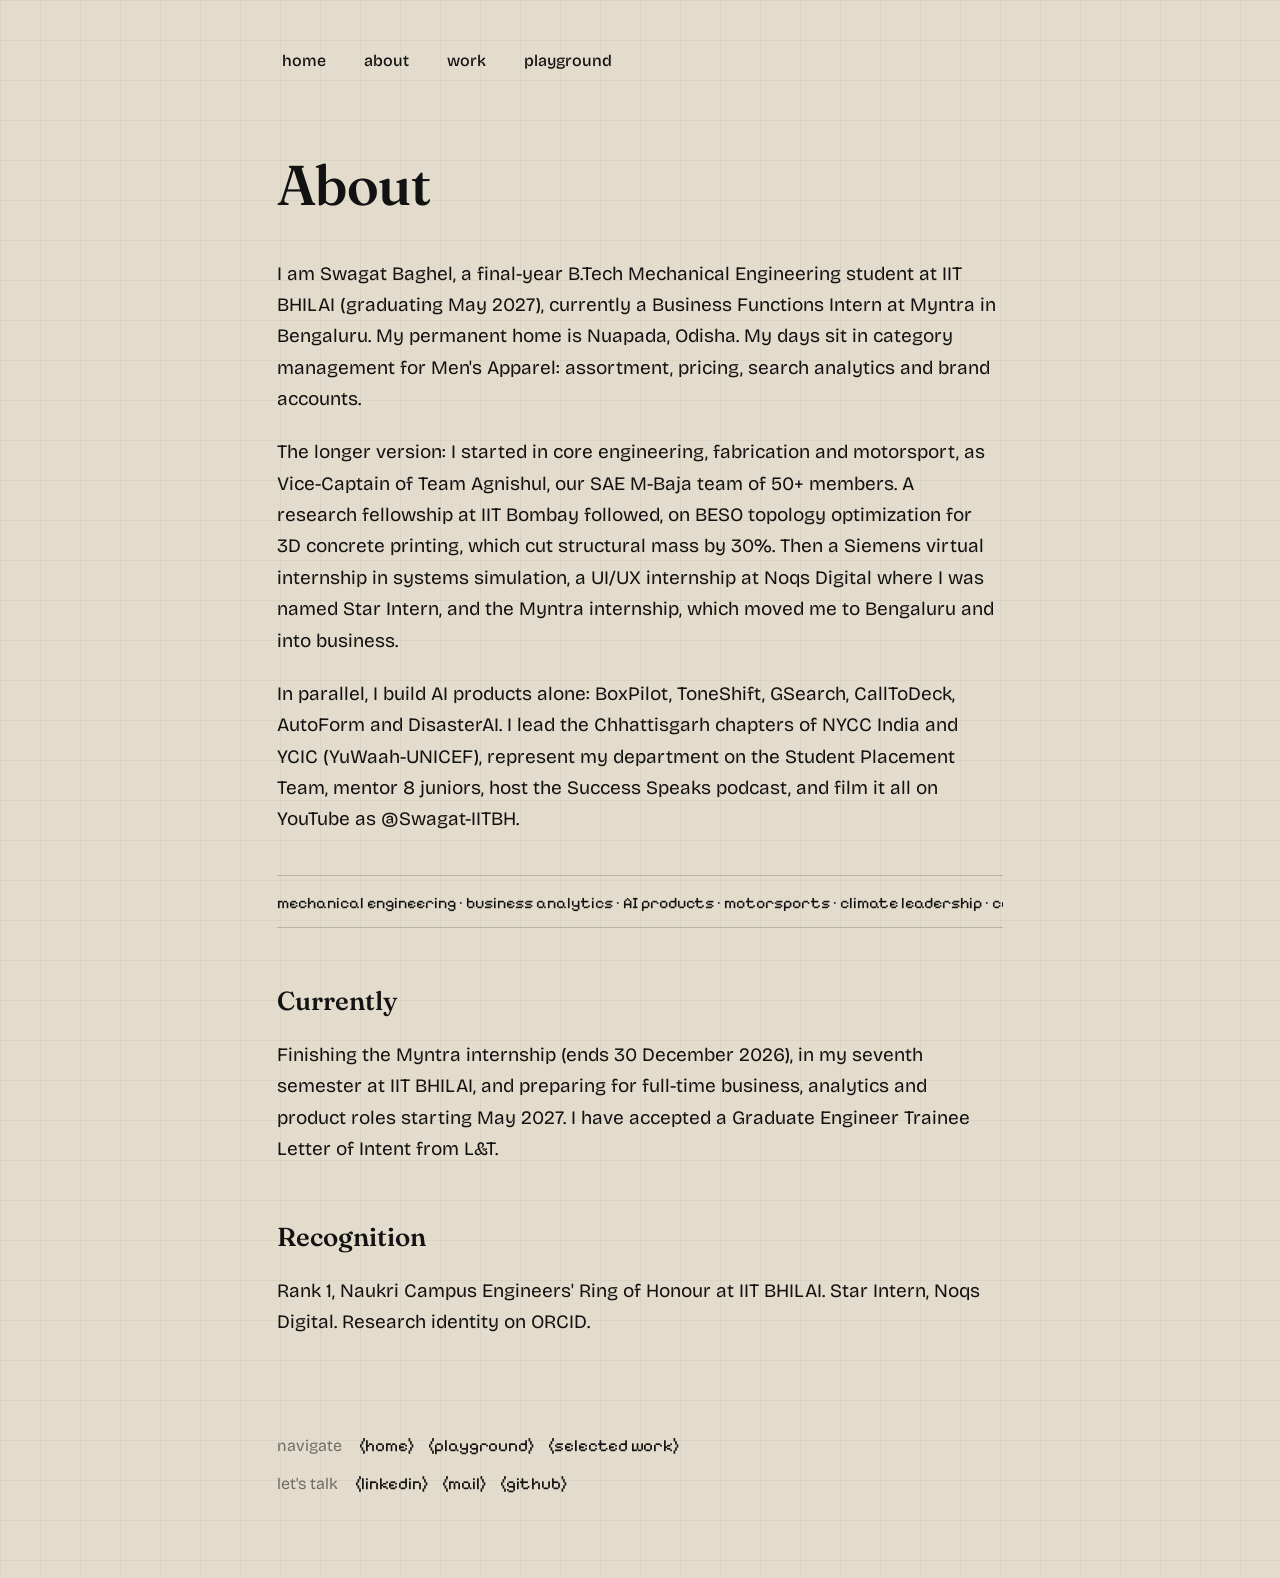
==== about.html @ 22566492 "Full interactive site like sehaznagpal.vercel.app: about, playground, case studies, page sweep trans" ====
<!DOCTYPE html>
<html lang="en">
<head>
<meta charset="UTF-8">
<meta name="viewport" content="width=device-width, initial-scale=1.0">
<link rel="icon" href="https://avatars.githubusercontent.com/u/153976113?v=4">
<link rel="preconnect" href="https://fonts.googleapis.com">
<link rel="preconnect" href="https://fonts.gstatic.com" crossorigin>
<link href="https://fonts.googleapis.com/css2?family=Bricolage+Grotesque:opsz,wght@12..96,300..700&family=Fraunces:ital,opsz,wght@0,9..144,400..700;1,9..144,400..700&family=Pixelify+Sans:wght@400;500&display=swap" rel="stylesheet">
<link rel="stylesheet" href="/assets/style.css">
<title>About | Swagat Baghel</title>
<meta name="description" content="About Swagat Baghel: final-year B.Tech Mechanical Engineering at IIT BHILAI, Business Functions Intern at Myntra, AI product builder, Research Fellow at IIT Bombay.">
</head>
<body>
<div class="wrap">
<nav class="mainnav reveal-load" style="--d:.02s" aria-label="Main"><ul><li><a class="sweep" href="/">home</a></li><li><a class="sweep" href="/about.html">about</a></li><li><a class="sweep" href="/#work">work</a></li><li><a class="sweep" href="/playground.html">playground</a></li></ul></nav>
<main>

<h1 class="reveal-load" style="--d:.1s">About</h1>
<p class="reveal-load" style="--d:.2s">I am Swagat Baghel, a final-year B.Tech Mechanical Engineering student at IIT BHILAI (graduating May 2027), currently a Business Functions Intern at Myntra in Bengaluru. My permanent home is Nuapada, Odisha. My days sit in category management for Men's Apparel: assortment, pricing, search analytics and brand accounts.</p>
<p class="io">The longer version: I started in core engineering, fabrication and motorsport, as Vice-Captain of Team Agnishul, our SAE M-Baja team of 50+ members. A research fellowship at IIT Bombay followed, on BESO topology optimization for 3D concrete printing, which cut structural mass by 30%. Then a Siemens virtual internship in systems simulation, a UI/UX internship at Noqs Digital where I was named Star Intern, and the Myntra internship, which moved me to Bengaluru and into business.</p>
<p class="io">In parallel, I build AI products alone: BoxPilot, ToneShift, GSearch, CallToDeck, AutoForm and DisasterAI. I lead the Chhattisgarh chapters of NYCC India and YCIC (YuWaah-UNICEF), represent my department on the Student Placement Team, mentor 8 juniors, host the Success Speaks podcast, and film it all on YouTube as @Swagat-IITBH.</p>
<div class="ticker io"><div class="track">mechanical engineering &#183; business analytics &#183; AI products &#183; motorsports &#183; climate leadership &#183; content &#183; mechanical engineering &#183; business analytics &#183; AI products &#183; motorsports &#183; climate leadership &#183; content &#183;&nbsp;</div></div>
<h2 class="io">Currently</h2>
<p class="io">Finishing the Myntra internship (ends 30 December 2026), in my seventh semester at IIT BHILAI, and preparing for full-time business, analytics and product roles starting May 2027. I have accepted a Graduate Engineer Trainee Letter of Intent from L&amp;T.</p>
<h2 class="io">Recognition</h2>
<p class="io">Rank 1, Naukri Campus Engineers' Ring of Honour at IIT BHILAI. Star Intern, Noqs Digital. Research identity on ORCID.</p>
</main>
<footer class="io">
<nav aria-label="navigate"><span class="flabel">navigate</span> <a class="sweep px" href="/">(home)</a> <a class="sweep px" href="/playground.html">(playground)</a> <a class="sweep px" href="/#work">(selected work)</a></nav>
<nav aria-label="lets talk"><span class="flabel">let's talk</span> <a class="sweep px" href="https://www.linkedin.com/in/swagat-baghel">(linkedin)</a> <a class="sweep px" href="mailto:swagatb@iitbhilai.ac.in">(mail)</a> <a class="sweep px" href="https://github.com/swagat27">(github)</a></nav>
</footer>
</div>
<script src="/assets/app.js"></script>
</body>
</html>
---- assets/style.css ----
:root{--bg:#e3dccc;--ink:#121212;--brand:#d9ce6a;--muted:rgba(18,18,18,.55);--ease:cubic-bezier(.16,1,.3,1)}
*{box-sizing:border-box;margin:0;padding:0}
html{scroll-behavior:smooth}
body{font-family:"Bricolage Grotesque",system-ui,sans-serif;background:var(--bg);color:var(--ink);font-size:19px;line-height:1.65;-webkit-font-smoothing:antialiased;background-image:linear-gradient(rgba(18,18,18,.045) 1px,transparent 1px),linear-gradient(90deg,rgba(18,18,18,.045) 1px,transparent 1px);background-size:40px 40px;min-height:100vh;display:flex;flex-direction:column}
::selection{background:var(--brand);color:var(--ink)}
.wrap{max-width:880px;margin:0 auto;padding:44px 6vw 70px;width:100%;flex:1;display:flex;flex-direction:column}
main{flex:1}
@keyframes fadeUp{from{opacity:0;transform:translateY(14px)}to{opacity:1;transform:translateY(0)}}
.reveal-load{opacity:0;animation:fadeUp .85s var(--ease) forwards;animation-delay:var(--d,0s)}
.io{opacity:0;transform:translateY(26px);transition:opacity .8s var(--ease),transform .8s var(--ease)}
.io.in{opacity:1;transform:translateY(0)}
nav.mainnav ul{list-style:none;display:flex;gap:28px;flex-wrap:wrap}
nav.mainnav a{font-size:16px;font-weight:500}
nav.mainnav a[aria-current="page"]{background:var(--brand);padding:0 5px}
a{color:var(--ink);text-decoration:none}
.sweep{position:relative;display:inline-block;padding:0 5px;z-index:0}
.sweep::before{content:"";position:absolute;inset:0;background:var(--brand);transform:scaleX(0);transform-origin:left center;transition:transform .45s var(--ease);z-index:-1}
.sweep:hover::before,.sweep:focus-visible::before{transform:scaleX(1)}
h1{font-family:Fraunces,Georgia,serif;font-size:clamp(38px,5.5vw,56px);font-weight:560;letter-spacing:-.5px;margin:64px 0 26px}
h2{font-family:Fraunces,Georgia,serif;font-size:26px;font-weight:560;margin:52px 0 16px}
h3{font-family:Fraunces,Georgia,serif;font-size:21px;font-weight:560;margin:34px 0 10px}
p{margin-bottom:22px;max-width:720px}
p em{font-family:Fraunces,Georgia,serif}
section#work ul{list-style:none}
section#work li{margin-bottom:12px;font-size:19px}
.note{color:var(--muted)}
footer{margin-top:72px;font-size:16px}
footer .flabel{color:var(--muted);margin-right:8px}
footer nav{margin-bottom:10px}
footer .px{font-family:"Pixelify Sans",monospace;font-size:17px}
.seo{margin-top:64px;border-top:1px solid rgba(18,18,18,.18);padding-top:28px;font-size:14.5px;line-height:1.7;color:rgba(18,18,18,.72);max-width:720px}
.seo b{color:var(--ink)}
.seo p{margin-bottom:12px;font-size:14.5px}
.seo a{text-decoration:underline;text-underline-offset:3px}
#sweep{position:fixed;inset:0;background:var(--ink);z-index:60;transform:scaleX(0);transform-origin:left center;pointer-events:none}
#sweep.go{transition:transform .5s var(--ease);transform:scaleX(1)}
#sweep.leave{transform-origin:right center;transition:transform .5s var(--ease);transform:scaleX(0)}
.ticker{overflow:hidden;white-space:nowrap;border-top:1px solid rgba(18,18,18,.2);border-bottom:1px solid rgba(18,18,18,.2);padding:10px 0;margin:40px 0}
.ticker .track{display:inline-block;animation:tick 22s linear infinite;font-family:"Pixelify Sans",monospace;font-size:16px}
@keyframes tick{from{transform:translateX(0)}to{transform:translateX(-50%)}}
.metric{display:flex;gap:40px;flex-wrap:wrap;margin:26px 0}
.metric div b{font-family:Fraunces,Georgia,serif;font-size:38px;font-weight:560;display:block;line-height:1.1}
.metric div span{color:var(--muted);font-size:14.5px}
.tag{display:inline-block;border:1px solid rgba(18,18,18,.35);border-radius:999px;padding:3px 13px;font-size:14px;margin:0 6px 8px 0}
.board{display:grid;grid-template-columns:repeat(3,76px);gap:8px;margin:18px 0}
.board button{width:76px;height:76px;font-size:30px;font-weight:700;border:1.5px solid var(--ink);background:transparent;border-radius:12px;cursor:pointer;color:var(--ink);font-family:inherit;transition:background .25s var(--ease),transform .16s var(--ease)}
.board button:hover{background:var(--brand)}
.board button:active{transform:scale(.94)}
.btn{font:inherit;font-weight:600;background:var(--ink);color:var(--bg);border:none;padding:11px 22px;border-radius:999px;cursor:pointer}
.btn:hover{background:#000}
.pixels{display:grid;grid-template-columns:repeat(16,1fr);gap:3px;max-width:520px;margin:18px 0}
.pixels button{aspect-ratio:1;border:1px solid rgba(18,18,18,.25);background:transparent;cursor:pointer;border-radius:3px;padding:0}
.pixels button.on{background:var(--ink)}
.switch{display:inline-flex;align-items:center;gap:9px;font-size:15px;font-weight:600;cursor:pointer}
.switch .dot{width:11px;height:11px;border-radius:50%;background:rgba(18,18,18,.3);display:inline-block}
.switch.on .dot{background:#25873a;animation:pulse 1.6s ease-out infinite}
@keyframes pulse{0%{box-shadow:0 0 0 0 rgba(37,135,58,.45)}100%{box-shadow:0 0 0 9px rgba(37,135,58,0)}}
.backlink{font-size:16px;font-weight:600}
@media (prefers-reduced-motion: reduce){.reveal-load{opacity:1;animation:none}.io{opacity:1;transform:none;transition:none}.sweep::before{transition:none}.ticker .track{animation:none}}
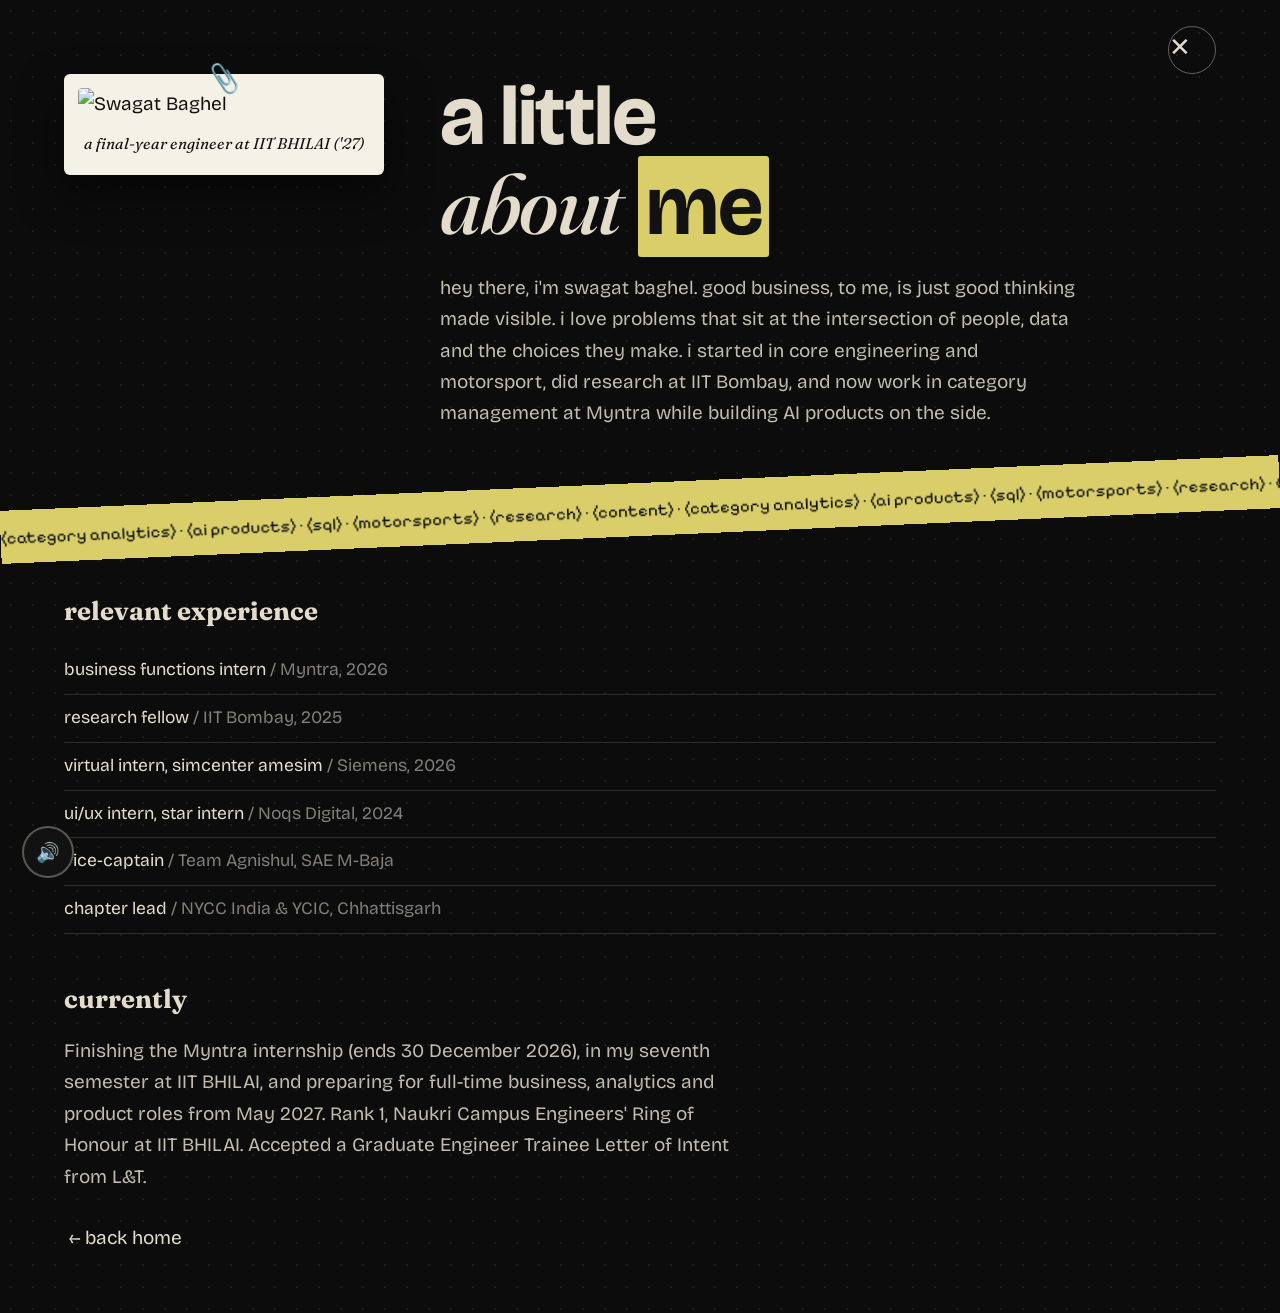
==== commit e2f8e6c8: "Rebuild exactly like sehaznagpal.vercel.app: loader, dark hero card with what/why toggle, carousel, " ====
--- a/about.html
+++ b/about.html
@@ -3,33 +3,40 @@
 <head>
 <meta charset="UTF-8">
 <meta name="viewport" content="width=device-width, initial-scale=1.0">
+<title>About | Swagat Baghel</title>
+<meta name="description" content="A little about Swagat Baghel: IIT BHILAI engineer, Myntra Business Functions Intern, AI product builder.">
 <link rel="icon" href="https://avatars.githubusercontent.com/u/153976113?v=4">
 <link rel="preconnect" href="https://fonts.googleapis.com">
 <link rel="preconnect" href="https://fonts.gstatic.com" crossorigin>
 <link href="https://fonts.googleapis.com/css2?family=Bricolage+Grotesque:opsz,wght@12..96,300..700&family=Fraunces:ital,opsz,wght@0,9..144,400..700;1,9..144,400..700&family=Pixelify+Sans:wght@400;500&display=swap" rel="stylesheet">
 <link rel="stylesheet" href="/assets/style.css">
-<title>About | Swagat Baghel</title>
-<meta name="description" content="About Swagat Baghel: final-year B.Tech Mechanical Engineering at IIT BHILAI, Business Functions Intern at Myntra, AI product builder, Research Fellow at IIT Bombay.">
 </head>
+
 <body>
-<div class="wrap">
-<nav class="mainnav reveal-load" style="--d:.02s" aria-label="Main"><ul><li><a class="sweep" href="/">home</a></li><li><a class="sweep" href="/about.html">about</a></li><li><a class="sweep" href="/#work">work</a></li><li><a class="sweep" href="/playground.html">playground</a></li></ul></nav>
-<main>
-
-<h1 class="reveal-load" style="--d:.1s">About</h1>
-<p class="reveal-load" style="--d:.2s">I am Swagat Baghel, a final-year B.Tech Mechanical Engineering student at IIT BHILAI (graduating May 2027), currently a Business Functions Intern at Myntra in Bengaluru. My permanent home is Nuapada, Odisha. My days sit in category management for Men's Apparel: assortment, pricing, search analytics and brand accounts.</p>
-<p class="io">The longer version: I started in core engineering, fabrication and motorsport, as Vice-Captain of Team Agnishul, our SAE M-Baja team of 50+ members. A research fellowship at IIT Bombay followed, on BESO topology optimization for 3D concrete printing, which cut structural mass by 30%. Then a Siemens virtual internship in systems simulation, a UI/UX internship at Noqs Digital where I was named Star Intern, and the Myntra internship, which moved me to Bengaluru and into business.</p>
-<p class="io">In parallel, I build AI products alone: BoxPilot, ToneShift, GSearch, CallToDeck, AutoForm and DisasterAI. I lead the Chhattisgarh chapters of NYCC India and YCIC (YuWaah-UNICEF), represent my department on the Student Placement Team, mentor 8 juniors, host the Success Speaks podcast, and film it all on YouTube as @Swagat-IITBH.</p>
-<div class="ticker io"><div class="track">mechanical engineering &#183; business analytics &#183; AI products &#183; motorsports &#183; climate leadership &#183; content &#183; mechanical engineering &#183; business analytics &#183; AI products &#183; motorsports &#183; climate leadership &#183; content &#183;&nbsp;</div></div>
-<h2 class="io">Currently</h2>
-<p class="io">Finishing the Myntra internship (ends 30 December 2026), in my seventh semester at IIT BHILAI, and preparing for full-time business, analytics and product roles starting May 2027. I have accepted a Graduate Engineer Trainee Letter of Intent from L&amp;T.</p>
-<h2 class="io">Recognition</h2>
-<p class="io">Rank 1, Naukri Campus Engineers' Ring of Honour at IIT BHILAI. Star Intern, Noqs Digital. Research identity on ORCID.</p>
-</main>
-<footer class="io">
-<nav aria-label="navigate"><span class="flabel">navigate</span> <a class="sweep px" href="/">(home)</a> <a class="sweep px" href="/playground.html">(playground)</a> <a class="sweep px" href="/#work">(selected work)</a></nav>
-<nav aria-label="lets talk"><span class="flabel">let's talk</span> <a class="sweep px" href="https://www.linkedin.com/in/swagat-baghel">(linkedin)</a> <a class="sweep px" href="mailto:swagatb@iitbhilai.ac.in">(mail)</a> <a class="sweep px" href="https://github.com/swagat27">(github)</a></nav>
-</footer>
+<div class="aboutpage">
+<a class="x" href="/" aria-label="Close">&#10005;</a>
+<div class="aboutgrid">
+<div class="polaroid reveal-load" style="--d:.1s"><div class="clip">&#128206;</div><img src="https://avatars.githubusercontent.com/u/153976113?v=4" alt="Swagat Baghel"><div class="cap">a final-year engineer at IIT BHILAI ('27)</div></div>
+<div>
+<h1 class="reveal-load" style="--d:.2s">a little<br><em>about</em> <span class="hl">me</span></h1>
+<p class="intro reveal-load" style="--d:.3s">hey there, i'm swagat baghel. good business, to me, is just good thinking made visible. i love problems that sit at the intersection of people, data and the choices they make. i started in core engineering and motorsport, did research at IIT Bombay, and now work in category management at Myntra while building AI products on the side.</p>
+</div>
+</div>
+<div class="ticker"><div class="track">(category analytics) &#183; (ai products) &#183; (sql) &#183; (motorsports) &#183; (research) &#183; (content) &#183; (category analytics) &#183; (ai products) &#183; (sql) &#183; (motorsports) &#183; (research) &#183; (content) &#183;&nbsp;</div></div>
+<div style="max-width:1200px;margin:0 auto">
+<h2 class="io">relevant experience</h2>
+<ul class="exp io">
+<li>business functions intern <span>/ Myntra, 2026</span></li>
+<li>research fellow <span>/ IIT Bombay, 2025</span></li>
+<li>virtual intern, simcenter amesim <span>/ Siemens, 2026</span></li>
+<li>ui/ux intern, star intern <span>/ Noqs Digital, 2024</span></li>
+<li>vice-captain <span>/ Team Agnishul, SAE M-Baja</span></li>
+<li>chapter lead <span>/ NYCC India &amp; YCIC, Chhattisgarh</span></li>
+</ul>
+<h2 class="io">currently</h2>
+<p class="io" style="color:rgba(227,220,204,.85);max-width:680px">Finishing the Myntra internship (ends 30 December 2026), in my seventh semester at IIT BHILAI, and preparing for full-time business, analytics and product roles from May 2027. Rank 1, Naukri Campus Engineers' Ring of Honour at IIT BHILAI. Accepted a Graduate Engineer Trainee Letter of Intent from L&amp;T.</p>
+<p class="io" style="margin-top:30px"><a class="sweep" href="/" style="color:var(--cream)">&#8592; back home</a></p>
+</div>
 </div>
 <script src="/assets/app.js"></script>
 </body>
--- a/assets/style.css
+++ b/assets/style.css
@@ -1,59 +1,161 @@
-:root{--bg:#e3dccc;--ink:#121212;--brand:#d9ce6a;--muted:rgba(18,18,18,.55);--ease:cubic-bezier(.16,1,.3,1)}
+:root{--bg:#e3dccc;--ink:#121212;--brand:#d9ce6a;--card:#121212;--cream:#e3dccc;--muted:rgba(18,18,18,.55);--ease:cubic-bezier(.16,1,.3,1)}
+[data-theme="seaglass"]{--bg:#d8e6e1;--brand:#7fd1c0;--card:#0f2e2a}
+[data-theme="blush"]{--bg:#f3dde0;--brand:#f2a7bb;--card:#33191f}
+[data-theme="midnight"]{--bg:#17171c;--ink:#e8e6df;--brand:#d9ce6a;--card:#23232b;--muted:rgba(232,230,223,.55)}
 *{box-sizing:border-box;margin:0;padding:0}
 html{scroll-behavior:smooth}
-body{font-family:"Bricolage Grotesque",system-ui,sans-serif;background:var(--bg);color:var(--ink);font-size:19px;line-height:1.65;-webkit-font-smoothing:antialiased;background-image:linear-gradient(rgba(18,18,18,.045) 1px,transparent 1px),linear-gradient(90deg,rgba(18,18,18,.045) 1px,transparent 1px);background-size:40px 40px;min-height:100vh;display:flex;flex-direction:column}
-::selection{background:var(--brand);color:var(--ink)}
-.wrap{max-width:880px;margin:0 auto;padding:44px 6vw 70px;width:100%;flex:1;display:flex;flex-direction:column}
-main{flex:1}
+body{font-family:"Bricolage Grotesque",system-ui,sans-serif;background:var(--bg);color:var(--ink);font-size:19px;line-height:1.65;-webkit-font-smoothing:antialiased;background-image:radial-gradient(rgba(18,18,18,.13) 1px,transparent 1px);background-size:22px 22px;transition:background .4s ease,color .4s ease}
+::selection{background:var(--brand);color:#121212}
+a{color:inherit;text-decoration:none}
+#loader{position:fixed;inset:0;background:#0c0c0c;z-index:200;display:flex;align-items:center;justify-content:center;color:var(--brand);font-family:"Pixelify Sans",monospace;font-size:30px;transition:opacity .45s ease}
+#loader.done{opacity:0;pointer-events:none}
+.topbar{display:flex;align-items:center;justify-content:space-between;padding:26px 5vw 0;max-width:1400px;margin:0 auto}
+.logo{font-size:21px;color:var(--ink)}
+.logo em{font-family:Fraunces,Georgia,serif;font-style:italic;font-weight:500}
+.logo b{font-weight:800;letter-spacing:-.3px}
+nav.mainnav ul{list-style:none;display:flex;gap:30px}
+nav.mainnav a{font-weight:600;font-size:16.5px;position:relative;padding:2px 6px}
+nav.mainnav a::before{content:"";position:absolute;inset:0;background:var(--brand);transform:scaleX(0);transform-origin:left;transition:transform .35s var(--ease);z-index:-1}
+nav.mainnav a:hover::before{transform:scaleX(1)}
+nav.mainnav a .tip{position:absolute;top:130%;left:50%;transform:translate(-50%,4px);background:#121212;color:#e3dccc;font-size:12.5px;font-weight:600;padding:4px 11px;border-radius:999px;white-space:nowrap;opacity:0;pointer-events:none;transition:opacity .25s ease,transform .25s ease}
+nav.mainnav a:hover .tip{opacity:1;transform:translate(-50%,0)}
+.hero{max-width:1400px;margin:22px auto 0;padding:0 5vw}
+.card{background:var(--card);color:var(--cream);border-radius:28px;padding:56px 6vw 48px;position:relative;overflow:hidden;transition:background .4s ease}
+.card .risk{position:absolute;top:22px;left:6vw;font-size:13.5px;color:rgba(227,220,204,.55);font-style:italic}
+.toggle{display:inline-flex;border:1.5px solid rgba(227,220,204,.4);border-radius:999px;overflow:hidden;margin-bottom:30px}
+.toggle button{font:inherit;font-size:14.5px;font-weight:700;background:transparent;color:var(--cream);border:none;padding:8px 20px;cursor:pointer;transition:background .3s ease,color .3s ease}
+.toggle button.on{background:var(--brand);color:#121212}
+h1.name{font-size:clamp(52px,8.5vw,104px);line-height:1.02;letter-spacing:-2px;color:var(--cream)}
+h1.name em{font-family:Fraunces,Georgia,serif;font-style:italic;font-weight:500}
+h1.name b{font-weight:800}
+.hl{background:var(--brand);color:#121212;padding:0 8px;border-radius:3px;box-decoration-break:clone;-webkit-box-decoration-break:clone}
+.hero .line{font-size:clamp(20px,3vw,27px);font-weight:600;margin-top:20px;color:var(--cream)}
+.hero .line2{font-size:clamp(17px,2.4vw,21px);color:rgba(227,220,204,.75);margin-top:8px}
+.swap{max-width:760px;margin-top:24px;font-size:17.5px;color:rgba(227,220,204,.85)}
+.swap p{margin-bottom:14px}
+.pill{display:inline-flex;align-items:center;gap:9px;margin-top:26px;border:1.5px solid rgba(227,220,204,.4);color:var(--cream);padding:10px 20px;border-radius:999px;font-weight:600;font-size:15.5px}
+.pill i{width:9px;height:9px;border-radius:50%;background:var(--brand);animation:pulse 1.8s ease-out infinite}
+@keyframes pulse{0%{box-shadow:0 0 0 0 rgba(217,206,106,.5)}100%{box-shadow:0 0 0 10px rgba(217,206,106,0)}}
+.cardfoot{display:flex;justify-content:space-between;align-items:flex-end;margin-top:44px}
+.scrollcue{font-family:"Pixelify Sans",monospace;font-size:15px;color:rgba(227,220,204,.7);text-align:center;flex:1}
+#soundBtn{position:fixed;left:22px;bottom:22px;width:52px;height:52px;border-radius:50%;background:#121212;color:#e3dccc;border:2px solid rgba(227,220,204,.35);cursor:pointer;z-index:90;display:flex;align-items:center;justify-content:center;font-size:19px;transition:transform .2s ease}
+#soundBtn:hover{transform:scale(1.08)}
+#soundBtn.off{opacity:.55}
+section.work{max-width:1400px;margin:0 auto;padding:90px 5vw 30px}
+section.work .dark{background:#1d1d1d;border-radius:28px;padding:56px 4vw 64px;color:var(--cream);overflow:hidden}
+section.work h2{font-size:clamp(36px,5.5vw,58px);letter-spacing:-1px;color:var(--cream)}
+section.work h2 em{font-family:Fraunces,Georgia,serif;font-style:italic;color:var(--brand);font-weight:500}
+.carousel{position:relative;height:380px;margin-top:36px;perspective:1200px}
+.ccard{position:absolute;top:0;left:50%;width:min(480px,78vw);height:340px;margin-left:calc(min(480px,78vw)/-2);border-radius:22px;padding:30px;display:flex;flex-direction:column;justify-content:flex-end;color:#fff;cursor:pointer;transition:transform .65s var(--ease),opacity .65s var(--ease);box-shadow:0 24px 50px rgba(0,0,0,.35)}
+.ccard .num{font-family:"Pixelify Sans",monospace;font-size:15px;opacity:.85}
+.ccard h3{font-family:Fraunces,Georgia,serif;font-size:31px;font-weight:560;line-height:1.15;margin:8px 0}
+.ccard p{font-size:16px;opacity:.92;max-width:400px}
+.cnav{display:flex;align-items:center;gap:18px;justify-content:center;margin-top:8px}
+.cnav button{font:inherit;font-weight:700;background:transparent;color:var(--cream);border:1.5px solid rgba(227,220,204,.4);padding:9px 20px;border-radius:999px;cursor:pointer}
+.cnav button:hover{background:var(--brand);color:#121212;border-color:var(--brand)}
+.dots{display:flex;gap:8px}
+.dots i{width:9px;height:9px;border-radius:50%;background:rgba(227,220,204,.35);cursor:pointer}
+.dots i.on{background:var(--brand)}
+#cursorPill{position:fixed;z-index:95;background:#121212;color:#e3dccc;font-size:13px;font-weight:700;padding:5px 13px;border-radius:999px;pointer-events:none;opacity:0;transform:translate(14px,14px);transition:opacity .2s ease}
+footer.site{max-width:1400px;margin:0 auto;padding:70px 5vw 46px}
+footer.site .giant{font-family:Fraunces,Georgia,serif;font-style:italic;font-weight:500;font-size:clamp(52px,9vw,110px);line-height:1.02;letter-spacing:-2px}
+footer.site .cols{display:flex;gap:60px;flex-wrap:wrap;margin-top:30px}
+footer.site .flabel{color:var(--muted);margin-right:8px}
+footer.site nav{margin-bottom:10px;font-size:16px}
+footer.site .px{font-family:"Pixelify Sans",monospace;font-size:17px}
+.sweep{position:relative;display:inline-block;padding:0 5px;z-index:0}
+.sweep::before{content:"";position:absolute;inset:0;background:var(--brand);transform:scaleX(0);transform-origin:left;transition:transform .45s var(--ease);z-index:-1}
+.sweep:hover::before{transform:scaleX(1)}
+.stampwrap{margin-top:36px;display:flex;gap:28px;align-items:flex-start;flex-wrap:wrap}
+.stampbox{position:relative;width:280px;border-top:2px dotted rgba(18,18,18,.4);padding-top:16px}
+.stampbox img{width:100%;border-radius:14px;display:block}
+.stampbox .hint{font-family:"Pixelify Sans",monospace;font-size:13.5px;color:var(--muted);margin-top:8px}
+.stamp{position:absolute;width:104px;height:104px;border-radius:50%;border:3.5px solid #121212;background:var(--brand);color:#121212;display:flex;align-items:center;justify-content:center;font-family:"Pixelify Sans",monospace;font-weight:700;font-size:19px;transform:rotate(-14deg);box-shadow:0 6px 18px rgba(0,0,0,.25)}
+.stampdots{display:flex;gap:7px;margin-top:10px}
+.stampdots i{width:10px;height:10px;border-radius:50%;background:rgba(18,18,18,.25);cursor:pointer}
+.stampdots i.on{background:#121212}
+.linkbtn{font:inherit;font-size:14px;font-weight:700;background:transparent;border:1.5px solid rgba(18,18,18,.4);border-radius:999px;padding:6px 15px;cursor:pointer;margin-top:10px}
+.io{opacity:0;transform:translateY(26px);transition:opacity .8s var(--ease),transform .8s var(--ease)}
+.io.in{opacity:1;transform:translateY(0)}
 @keyframes fadeUp{from{opacity:0;transform:translateY(14px)}to{opacity:1;transform:translateY(0)}}
 .reveal-load{opacity:0;animation:fadeUp .85s var(--ease) forwards;animation-delay:var(--d,0s)}
-.io{opacity:0;transform:translateY(26px);transition:opacity .8s var(--ease),transform .8s var(--ease)}
-.io.in{opacity:1;transform:translateY(0)}
-nav.mainnav ul{list-style:none;display:flex;gap:28px;flex-wrap:wrap}
-nav.mainnav a{font-size:16px;font-weight:500}
-nav.mainnav a[aria-current="page"]{background:var(--brand);padding:0 5px}
-a{color:var(--ink);text-decoration:none}
-.sweep{position:relative;display:inline-block;padding:0 5px;z-index:0}
-.sweep::before{content:"";position:absolute;inset:0;background:var(--brand);transform:scaleX(0);transform-origin:left center;transition:transform .45s var(--ease);z-index:-1}
-.sweep:hover::before,.sweep:focus-visible::before{transform:scaleX(1)}
-h1{font-family:Fraunces,Georgia,serif;font-size:clamp(38px,5.5vw,56px);font-weight:560;letter-spacing:-.5px;margin:64px 0 26px}
-h2{font-family:Fraunces,Georgia,serif;font-size:26px;font-weight:560;margin:52px 0 16px}
-h3{font-family:Fraunces,Georgia,serif;font-size:21px;font-weight:560;margin:34px 0 10px}
-p{margin-bottom:22px;max-width:720px}
-p em{font-family:Fraunces,Georgia,serif}
-section#work ul{list-style:none}
-section#work li{margin-bottom:12px;font-size:19px}
-.note{color:var(--muted)}
-footer{margin-top:72px;font-size:16px}
-footer .flabel{color:var(--muted);margin-right:8px}
-footer nav{margin-bottom:10px}
-footer .px{font-family:"Pixelify Sans",monospace;font-size:17px}
-.seo{margin-top:64px;border-top:1px solid rgba(18,18,18,.18);padding-top:28px;font-size:14.5px;line-height:1.7;color:rgba(18,18,18,.72);max-width:720px}
+.seo{max-width:1400px;margin:0 auto;padding:0 5vw 60px;font-size:14px;line-height:1.7;color:var(--muted)}
 .seo b{color:var(--ink)}
-.seo p{margin-bottom:12px;font-size:14.5px}
-.seo a{text-decoration:underline;text-underline-offset:3px}
-#sweep{position:fixed;inset:0;background:var(--ink);z-index:60;transform:scaleX(0);transform-origin:left center;pointer-events:none}
-#sweep.go{transition:transform .5s var(--ease);transform:scaleX(1)}
-#sweep.leave{transform-origin:right center;transition:transform .5s var(--ease);transform:scaleX(0)}
-.ticker{overflow:hidden;white-space:nowrap;border-top:1px solid rgba(18,18,18,.2);border-bottom:1px solid rgba(18,18,18,.2);padding:10px 0;margin:40px 0}
-.ticker .track{display:inline-block;animation:tick 22s linear infinite;font-family:"Pixelify Sans",monospace;font-size:16px}
+/* about overlay page */
+.aboutpage{background:#0c0c0c;color:var(--cream);min-height:100vh;padding:34px 5vw 60px;background-image:radial-gradient(rgba(227,220,204,.09) 1px,transparent 1px);background-size:22px 22px}
+.aboutpage .x{position:absolute;top:26px;right:5vw;font-size:26px;color:var(--cream);background:transparent;border:1.5px solid rgba(227,220,204,.4);width:48px;height:48px;border-radius:50%;cursor:pointer}
+.aboutgrid{display:grid;grid-template-columns:320px 1fr;gap:56px;max-width:1200px;margin:40px auto 0;align-items:start}
+.polaroid{background:#f4f1e6;color:#121212;padding:14px 14px 18px;border-radius:6px;transform:rotate(-4deg);box-shadow:0 20px 44px rgba(0,0,0,.5);position:relative}
+.polaroid img{width:100%;border-radius:4px;display:block}
+.polaroid .cap{font-family:Fraunces,Georgia,serif;font-style:italic;font-size:15.5px;margin-top:12px;text-align:center}
+.polaroid .clip{position:absolute;top:-16px;left:50%;transform:translateX(-50%) rotate(8deg);font-size:26px}
+.aboutpage h1{font-size:clamp(44px,7vw,84px);line-height:1.03;letter-spacing:-1.5px;color:var(--cream)}
+.aboutpage h1 em{font-family:Fraunces,Georgia,serif;font-style:italic;font-weight:500}
+.aboutpage .intro{font-size:19px;color:rgba(227,220,204,.85);max-width:640px;margin-top:22px}
+.ticker{overflow:hidden;white-space:nowrap;background:var(--brand);color:#121212;padding:11px 0;transform:rotate(-2.5deg);margin:54px -5vw}
+.ticker .track{display:inline-block;animation:tick 20s linear infinite;font-family:"Pixelify Sans",monospace;font-size:16.5px}
 @keyframes tick{from{transform:translateX(0)}to{transform:translateX(-50%)}}
-.metric{display:flex;gap:40px;flex-wrap:wrap;margin:26px 0}
+.aboutpage h2{font-family:Fraunces,Georgia,serif;font-size:26px;margin:44px 0 14px;color:var(--cream)}
+.aboutpage ul.exp{list-style:none;font-size:17.5px}
+.aboutpage ul.exp li{padding:9px 0;border-bottom:1px solid rgba(227,220,204,.16)}
+.aboutpage ul.exp span{color:rgba(227,220,204,.55)}
+/* case study */
+.casepage{background:#141414;color:var(--cream);transition:background .4s ease,color .4s ease}
+.casepage.light{background:var(--bg);color:var(--ink)}
+#progress{position:fixed;top:0;left:0;height:3.5px;background:var(--brand);width:0;z-index:120}
+.casewrap{max-width:1200px;margin:0 auto;padding:30px 5vw 70px;display:grid;grid-template-columns:190px 1fr;gap:54px}
+.sidenav{position:sticky;top:34px;align-self:start;font-size:15px}
+.sidenav a{display:block;padding:5px 0;color:rgba(227,220,204,.6)}
+.casepage.light .sidenav a{color:rgba(18,18,18,.6)}
+.sidenav a.on{color:var(--brand);font-weight:700}
+.casepage.light .sidenav a.on{color:#121212;background:var(--brand);padding-left:6px}
+.sidenav .back{font-weight:700;color:inherit;margin-bottom:18px}
+.casepage h1{font-family:Fraunces,Georgia,serif;font-style:italic;font-weight:500;font-size:clamp(38px,5.5vw,62px);line-height:1.08;letter-spacing:-1px}
+.casepage .kicker{font-family:"Pixelify Sans",monospace;font-size:14px;letter-spacing:1.5px;color:var(--brand)}
+.casepage.light .kicker{color:#121212}
+.casepage .sub{font-size:20px;opacity:.8;margin-top:14px;max-width:680px}
+.casepage .tldr{border-left:3.5px solid var(--brand);padding:6px 0 6px 20px;margin:36px 0;font-size:19px;max-width:720px}
+.meta{display:flex;gap:38px;flex-wrap:wrap;margin:30px 0}
+.meta div b{display:block;font-size:13px;letter-spacing:1.6px;text-transform:uppercase;opacity:.55;margin-bottom:5px}
+.meta div span{font-size:16.5px}
+.casepage h2{font-family:Fraunces,Georgia,serif;font-size:29px;margin:52px 0 14px}
+.casepage p{max-width:720px;margin-bottom:18px;font-size:17.5px;opacity:.92}
+.metric{display:flex;gap:40px;flex-wrap:wrap;margin:24px 0}
 .metric div b{font-family:Fraunces,Georgia,serif;font-size:38px;font-weight:560;display:block;line-height:1.1}
-.metric div span{color:var(--muted);font-size:14.5px}
-.tag{display:inline-block;border:1px solid rgba(18,18,18,.35);border-radius:999px;padding:3px 13px;font-size:14px;margin:0 6px 8px 0}
-.board{display:grid;grid-template-columns:repeat(3,76px);gap:8px;margin:18px 0}
-.board button{width:76px;height:76px;font-size:30px;font-weight:700;border:1.5px solid var(--ink);background:transparent;border-radius:12px;cursor:pointer;color:var(--ink);font-family:inherit;transition:background .25s var(--ease),transform .16s var(--ease)}
+.metric div span{opacity:.6;font-size:14.5px}
+.tag{display:inline-block;border:1px solid rgba(227,220,204,.4);border-radius:999px;padding:3px 13px;font-size:14px;margin:0 6px 8px 0}
+.casepage.light .tag{border-color:rgba(18,18,18,.4)}
+#lamp{position:fixed;top:0;right:34px;z-index:110;cursor:pointer;text-align:center;color:var(--brand)}
+.casepage.light #lamp{color:#121212}
+#lamp .cord{width:2px;height:64px;background:currentColor;margin:0 auto}
+#lamp .shade{font-size:34px;line-height:1}
+#lamp .lbl{font-family:"Pixelify Sans",monospace;font-size:11.5px;opacity:.75}
+/* playground */
+.pgwrap{max-width:1400px;margin:0 auto;padding:26px 5vw 60px}
+.pgbar{display:flex;align-items:center;gap:16px;flex-wrap:wrap;margin:22px 0 8px}
+.pgtoggle{display:inline-flex;border:1.5px solid rgba(18,18,18,.4);border-radius:999px;overflow:hidden}
+.pgtoggle button{font:inherit;font-size:14px;font-weight:700;background:transparent;border:none;padding:7px 18px;cursor:pointer;color:inherit}
+.pgtoggle button.on{background:#121212;color:#e3dccc}
+.themes{display:flex;gap:9px;margin-left:auto;align-items:center}
+.themes i{width:21px;height:21px;border-radius:50%;cursor:pointer;border:2px solid rgba(18,18,18,.25)}
+.themes i.on{border-color:#121212;transform:scale(1.15)}
+#canvas{position:relative;height:640px;overflow:hidden;border-radius:24px;background-image:radial-gradient(rgba(18,18,18,.14) 1px,transparent 1px);background-size:22px 22px;cursor:grab;touch-action:none}
+#canvas:active{cursor:grabbing}
+#world{position:absolute;top:0;left:0;width:1600px;height:1100px}
+.pcard{position:absolute;width:230px;background:#fff;color:#121212;border-radius:16px;padding:20px;box-shadow:0 14px 34px rgba(0,0,0,.16);cursor:pointer}
+.pcard h3{font-family:Fraunces,Georgia,serif;font-size:20px;margin-bottom:6px}
+.pcard p{font-size:14.5px;color:rgba(18,18,18,.65)}
+.pcard .k{font-family:"Pixelify Sans",monospace;font-size:12px;color:rgba(18,18,18,.45);letter-spacing:1px}
+.pcard.center{background:#fff;width:300px;text-align:center;padding:28px}
+#canvas.grid{height:auto;cursor:default}
+#canvas.grid #world{position:static;width:auto;height:auto;display:grid;grid-template-columns:repeat(auto-fill,minmax(230px,1fr));gap:18px;padding:22px}
+#canvas.grid .pcard{position:static;transform:none!important;width:auto}
+.board{display:grid;grid-template-columns:repeat(3,64px);gap:7px;margin:12px 0}
+.board button{width:64px;height:64px;font-size:26px;font-weight:700;border:1.5px solid #121212;background:transparent;border-radius:10px;cursor:pointer;font-family:inherit;color:#121212}
 .board button:hover{background:var(--brand)}
-.board button:active{transform:scale(.94)}
-.btn{font:inherit;font-weight:600;background:var(--ink);color:var(--bg);border:none;padding:11px 22px;border-radius:999px;cursor:pointer}
-.btn:hover{background:#000}
-.pixels{display:grid;grid-template-columns:repeat(16,1fr);gap:3px;max-width:520px;margin:18px 0}
+.btn{font:inherit;font-weight:600;background:#121212;color:#e3dccc;border:none;padding:10px 20px;border-radius:999px;cursor:pointer;font-size:15px}
+.pixels{display:grid;grid-template-columns:repeat(12,1fr);gap:3px;margin:12px 0}
 .pixels button{aspect-ratio:1;border:1px solid rgba(18,18,18,.25);background:transparent;cursor:pointer;border-radius:3px;padding:0}
-.pixels button.on{background:var(--ink)}
-.switch{display:inline-flex;align-items:center;gap:9px;font-size:15px;font-weight:600;cursor:pointer}
-.switch .dot{width:11px;height:11px;border-radius:50%;background:rgba(18,18,18,.3);display:inline-block}
-.switch.on .dot{background:#25873a;animation:pulse 1.6s ease-out infinite}
-@keyframes pulse{0%{box-shadow:0 0 0 0 rgba(37,135,58,.45)}100%{box-shadow:0 0 0 9px rgba(37,135,58,0)}}
-.backlink{font-size:16px;font-weight:600}
-@media (prefers-reduced-motion: reduce){.reveal-load{opacity:1;animation:none}.io{opacity:1;transform:none;transition:none}.sweep::before{transition:none}.ticker .track{animation:none}}
+.pixels button.on{background:#121212}
+@media(max-width:820px){.aboutgrid{grid-template-columns:1fr}.casewrap{grid-template-columns:1fr}.sidenav{display:none}.carousel{height:360px}}
+@media (prefers-reduced-motion: reduce){.io{opacity:1;transform:none;transition:none}.reveal-load{opacity:1;animation:none}.ticker .track{animation:none}.pill i{animation:none}}
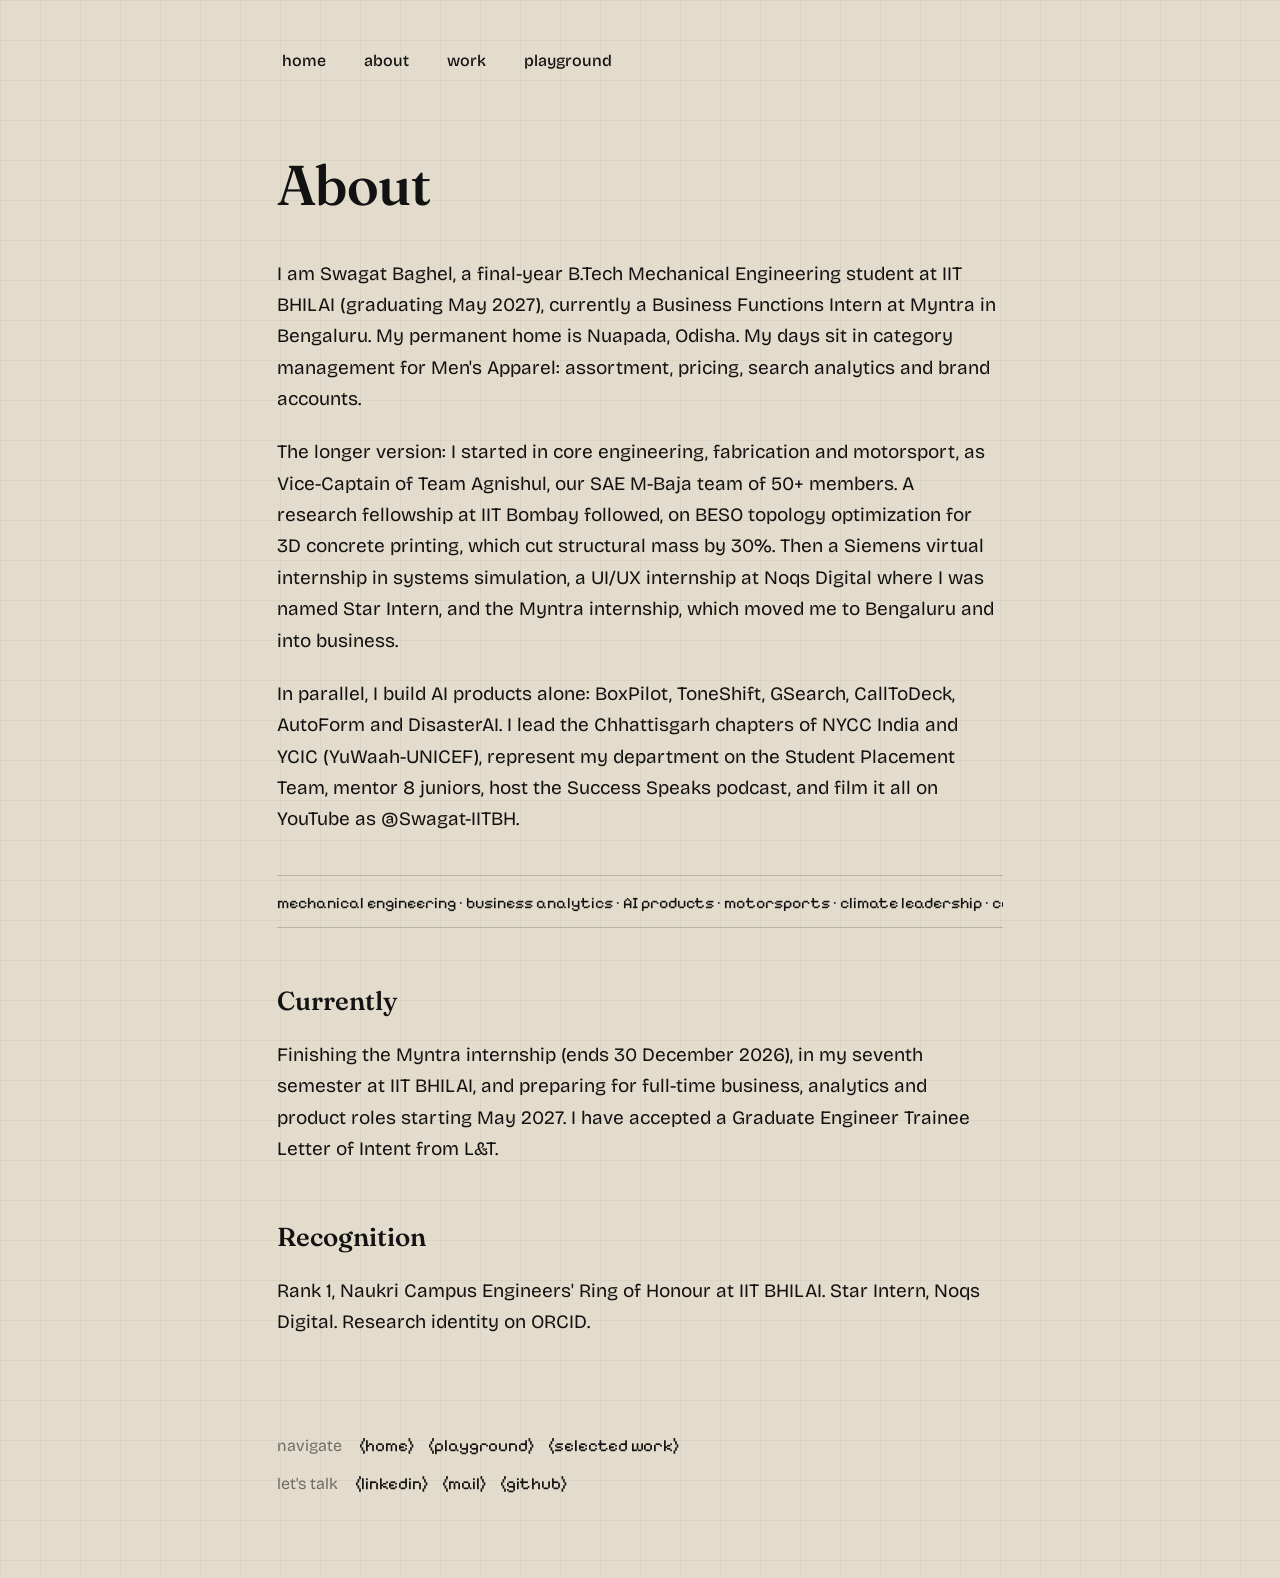
==== commit c7ef1dd6: "Revert to the previous version (before the full Sehaz-blueprint rebuild), at Swagat's request" ====
--- a/about.html
+++ b/about.html
@@ -3,40 +3,33 @@
 <head>
 <meta charset="UTF-8">
 <meta name="viewport" content="width=device-width, initial-scale=1.0">
-<title>About | Swagat Baghel</title>
-<meta name="description" content="A little about Swagat Baghel: IIT BHILAI engineer, Myntra Business Functions Intern, AI product builder.">
 <link rel="icon" href="https://avatars.githubusercontent.com/u/153976113?v=4">
 <link rel="preconnect" href="https://fonts.googleapis.com">
 <link rel="preconnect" href="https://fonts.gstatic.com" crossorigin>
 <link href="https://fonts.googleapis.com/css2?family=Bricolage+Grotesque:opsz,wght@12..96,300..700&family=Fraunces:ital,opsz,wght@0,9..144,400..700;1,9..144,400..700&family=Pixelify+Sans:wght@400;500&display=swap" rel="stylesheet">
 <link rel="stylesheet" href="/assets/style.css">
+<title>About | Swagat Baghel</title>
+<meta name="description" content="About Swagat Baghel: final-year B.Tech Mechanical Engineering at IIT BHILAI, Business Functions Intern at Myntra, AI product builder, Research Fellow at IIT Bombay.">
 </head>
+<body>
+<div class="wrap">
+<nav class="mainnav reveal-load" style="--d:.02s" aria-label="Main"><ul><li><a class="sweep" href="/">home</a></li><li><a class="sweep" href="/about.html">about</a></li><li><a class="sweep" href="/#work">work</a></li><li><a class="sweep" href="/playground.html">playground</a></li></ul></nav>
+<main>
 
-<body>
-<div class="aboutpage">
-<a class="x" href="/" aria-label="Close">&#10005;</a>
-<div class="aboutgrid">
-<div class="polaroid reveal-load" style="--d:.1s"><div class="clip">&#128206;</div><img src="https://avatars.githubusercontent.com/u/153976113?v=4" alt="Swagat Baghel"><div class="cap">a final-year engineer at IIT BHILAI ('27)</div></div>
-<div>
-<h1 class="reveal-load" style="--d:.2s">a little<br><em>about</em> <span class="hl">me</span></h1>
-<p class="intro reveal-load" style="--d:.3s">hey there, i'm swagat baghel. good business, to me, is just good thinking made visible. i love problems that sit at the intersection of people, data and the choices they make. i started in core engineering and motorsport, did research at IIT Bombay, and now work in category management at Myntra while building AI products on the side.</p>
-</div>
-</div>
-<div class="ticker"><div class="track">(category analytics) &#183; (ai products) &#183; (sql) &#183; (motorsports) &#183; (research) &#183; (content) &#183; (category analytics) &#183; (ai products) &#183; (sql) &#183; (motorsports) &#183; (research) &#183; (content) &#183;&nbsp;</div></div>
-<div style="max-width:1200px;margin:0 auto">
-<h2 class="io">relevant experience</h2>
-<ul class="exp io">
-<li>business functions intern <span>/ Myntra, 2026</span></li>
-<li>research fellow <span>/ IIT Bombay, 2025</span></li>
-<li>virtual intern, simcenter amesim <span>/ Siemens, 2026</span></li>
-<li>ui/ux intern, star intern <span>/ Noqs Digital, 2024</span></li>
-<li>vice-captain <span>/ Team Agnishul, SAE M-Baja</span></li>
-<li>chapter lead <span>/ NYCC India &amp; YCIC, Chhattisgarh</span></li>
-</ul>
-<h2 class="io">currently</h2>
-<p class="io" style="color:rgba(227,220,204,.85);max-width:680px">Finishing the Myntra internship (ends 30 December 2026), in my seventh semester at IIT BHILAI, and preparing for full-time business, analytics and product roles from May 2027. Rank 1, Naukri Campus Engineers' Ring of Honour at IIT BHILAI. Accepted a Graduate Engineer Trainee Letter of Intent from L&amp;T.</p>
-<p class="io" style="margin-top:30px"><a class="sweep" href="/" style="color:var(--cream)">&#8592; back home</a></p>
-</div>
+<h1 class="reveal-load" style="--d:.1s">About</h1>
+<p class="reveal-load" style="--d:.2s">I am Swagat Baghel, a final-year B.Tech Mechanical Engineering student at IIT BHILAI (graduating May 2027), currently a Business Functions Intern at Myntra in Bengaluru. My permanent home is Nuapada, Odisha. My days sit in category management for Men's Apparel: assortment, pricing, search analytics and brand accounts.</p>
+<p class="io">The longer version: I started in core engineering, fabrication and motorsport, as Vice-Captain of Team Agnishul, our SAE M-Baja team of 50+ members. A research fellowship at IIT Bombay followed, on BESO topology optimization for 3D concrete printing, which cut structural mass by 30%. Then a Siemens virtual internship in systems simulation, a UI/UX internship at Noqs Digital where I was named Star Intern, and the Myntra internship, which moved me to Bengaluru and into business.</p>
+<p class="io">In parallel, I build AI products alone: BoxPilot, ToneShift, GSearch, CallToDeck, AutoForm and DisasterAI. I lead the Chhattisgarh chapters of NYCC India and YCIC (YuWaah-UNICEF), represent my department on the Student Placement Team, mentor 8 juniors, host the Success Speaks podcast, and film it all on YouTube as @Swagat-IITBH.</p>
+<div class="ticker io"><div class="track">mechanical engineering &#183; business analytics &#183; AI products &#183; motorsports &#183; climate leadership &#183; content &#183; mechanical engineering &#183; business analytics &#183; AI products &#183; motorsports &#183; climate leadership &#183; content &#183;&nbsp;</div></div>
+<h2 class="io">Currently</h2>
+<p class="io">Finishing the Myntra internship (ends 30 December 2026), in my seventh semester at IIT BHILAI, and preparing for full-time business, analytics and product roles starting May 2027. I have accepted a Graduate Engineer Trainee Letter of Intent from L&amp;T.</p>
+<h2 class="io">Recognition</h2>
+<p class="io">Rank 1, Naukri Campus Engineers' Ring of Honour at IIT BHILAI. Star Intern, Noqs Digital. Research identity on ORCID.</p>
+</main>
+<footer class="io">
+<nav aria-label="navigate"><span class="flabel">navigate</span> <a class="sweep px" href="/">(home)</a> <a class="sweep px" href="/playground.html">(playground)</a> <a class="sweep px" href="/#work">(selected work)</a></nav>
+<nav aria-label="lets talk"><span class="flabel">let's talk</span> <a class="sweep px" href="https://www.linkedin.com/in/swagat-baghel">(linkedin)</a> <a class="sweep px" href="mailto:swagatb@iitbhilai.ac.in">(mail)</a> <a class="sweep px" href="https://github.com/swagat27">(github)</a></nav>
+</footer>
 </div>
 <script src="/assets/app.js"></script>
 </body>
--- a/assets/style.css
+++ b/assets/style.css
@@ -1,161 +1,59 @@
-:root{--bg:#e3dccc;--ink:#121212;--brand:#d9ce6a;--card:#121212;--cream:#e3dccc;--muted:rgba(18,18,18,.55);--ease:cubic-bezier(.16,1,.3,1)}
-[data-theme="seaglass"]{--bg:#d8e6e1;--brand:#7fd1c0;--card:#0f2e2a}
-[data-theme="blush"]{--bg:#f3dde0;--brand:#f2a7bb;--card:#33191f}
-[data-theme="midnight"]{--bg:#17171c;--ink:#e8e6df;--brand:#d9ce6a;--card:#23232b;--muted:rgba(232,230,223,.55)}
+:root{--bg:#e3dccc;--ink:#121212;--brand:#d9ce6a;--muted:rgba(18,18,18,.55);--ease:cubic-bezier(.16,1,.3,1)}
 *{box-sizing:border-box;margin:0;padding:0}
 html{scroll-behavior:smooth}
-body{font-family:"Bricolage Grotesque",system-ui,sans-serif;background:var(--bg);color:var(--ink);font-size:19px;line-height:1.65;-webkit-font-smoothing:antialiased;background-image:radial-gradient(rgba(18,18,18,.13) 1px,transparent 1px);background-size:22px 22px;transition:background .4s ease,color .4s ease}
-::selection{background:var(--brand);color:#121212}
-a{color:inherit;text-decoration:none}
-#loader{position:fixed;inset:0;background:#0c0c0c;z-index:200;display:flex;align-items:center;justify-content:center;color:var(--brand);font-family:"Pixelify Sans",monospace;font-size:30px;transition:opacity .45s ease}
-#loader.done{opacity:0;pointer-events:none}
-.topbar{display:flex;align-items:center;justify-content:space-between;padding:26px 5vw 0;max-width:1400px;margin:0 auto}
-.logo{font-size:21px;color:var(--ink)}
-.logo em{font-family:Fraunces,Georgia,serif;font-style:italic;font-weight:500}
-.logo b{font-weight:800;letter-spacing:-.3px}
-nav.mainnav ul{list-style:none;display:flex;gap:30px}
-nav.mainnav a{font-weight:600;font-size:16.5px;position:relative;padding:2px 6px}
-nav.mainnav a::before{content:"";position:absolute;inset:0;background:var(--brand);transform:scaleX(0);transform-origin:left;transition:transform .35s var(--ease);z-index:-1}
-nav.mainnav a:hover::before{transform:scaleX(1)}
-nav.mainnav a .tip{position:absolute;top:130%;left:50%;transform:translate(-50%,4px);background:#121212;color:#e3dccc;font-size:12.5px;font-weight:600;padding:4px 11px;border-radius:999px;white-space:nowrap;opacity:0;pointer-events:none;transition:opacity .25s ease,transform .25s ease}
-nav.mainnav a:hover .tip{opacity:1;transform:translate(-50%,0)}
-.hero{max-width:1400px;margin:22px auto 0;padding:0 5vw}
-.card{background:var(--card);color:var(--cream);border-radius:28px;padding:56px 6vw 48px;position:relative;overflow:hidden;transition:background .4s ease}
-.card .risk{position:absolute;top:22px;left:6vw;font-size:13.5px;color:rgba(227,220,204,.55);font-style:italic}
-.toggle{display:inline-flex;border:1.5px solid rgba(227,220,204,.4);border-radius:999px;overflow:hidden;margin-bottom:30px}
-.toggle button{font:inherit;font-size:14.5px;font-weight:700;background:transparent;color:var(--cream);border:none;padding:8px 20px;cursor:pointer;transition:background .3s ease,color .3s ease}
-.toggle button.on{background:var(--brand);color:#121212}
-h1.name{font-size:clamp(52px,8.5vw,104px);line-height:1.02;letter-spacing:-2px;color:var(--cream)}
-h1.name em{font-family:Fraunces,Georgia,serif;font-style:italic;font-weight:500}
-h1.name b{font-weight:800}
-.hl{background:var(--brand);color:#121212;padding:0 8px;border-radius:3px;box-decoration-break:clone;-webkit-box-decoration-break:clone}
-.hero .line{font-size:clamp(20px,3vw,27px);font-weight:600;margin-top:20px;color:var(--cream)}
-.hero .line2{font-size:clamp(17px,2.4vw,21px);color:rgba(227,220,204,.75);margin-top:8px}
-.swap{max-width:760px;margin-top:24px;font-size:17.5px;color:rgba(227,220,204,.85)}
-.swap p{margin-bottom:14px}
-.pill{display:inline-flex;align-items:center;gap:9px;margin-top:26px;border:1.5px solid rgba(227,220,204,.4);color:var(--cream);padding:10px 20px;border-radius:999px;font-weight:600;font-size:15.5px}
-.pill i{width:9px;height:9px;border-radius:50%;background:var(--brand);animation:pulse 1.8s ease-out infinite}
-@keyframes pulse{0%{box-shadow:0 0 0 0 rgba(217,206,106,.5)}100%{box-shadow:0 0 0 10px rgba(217,206,106,0)}}
-.cardfoot{display:flex;justify-content:space-between;align-items:flex-end;margin-top:44px}
-.scrollcue{font-family:"Pixelify Sans",monospace;font-size:15px;color:rgba(227,220,204,.7);text-align:center;flex:1}
-#soundBtn{position:fixed;left:22px;bottom:22px;width:52px;height:52px;border-radius:50%;background:#121212;color:#e3dccc;border:2px solid rgba(227,220,204,.35);cursor:pointer;z-index:90;display:flex;align-items:center;justify-content:center;font-size:19px;transition:transform .2s ease}
-#soundBtn:hover{transform:scale(1.08)}
-#soundBtn.off{opacity:.55}
-section.work{max-width:1400px;margin:0 auto;padding:90px 5vw 30px}
-section.work .dark{background:#1d1d1d;border-radius:28px;padding:56px 4vw 64px;color:var(--cream);overflow:hidden}
-section.work h2{font-size:clamp(36px,5.5vw,58px);letter-spacing:-1px;color:var(--cream)}
-section.work h2 em{font-family:Fraunces,Georgia,serif;font-style:italic;color:var(--brand);font-weight:500}
-.carousel{position:relative;height:380px;margin-top:36px;perspective:1200px}
-.ccard{position:absolute;top:0;left:50%;width:min(480px,78vw);height:340px;margin-left:calc(min(480px,78vw)/-2);border-radius:22px;padding:30px;display:flex;flex-direction:column;justify-content:flex-end;color:#fff;cursor:pointer;transition:transform .65s var(--ease),opacity .65s var(--ease);box-shadow:0 24px 50px rgba(0,0,0,.35)}
-.ccard .num{font-family:"Pixelify Sans",monospace;font-size:15px;opacity:.85}
-.ccard h3{font-family:Fraunces,Georgia,serif;font-size:31px;font-weight:560;line-height:1.15;margin:8px 0}
-.ccard p{font-size:16px;opacity:.92;max-width:400px}
-.cnav{display:flex;align-items:center;gap:18px;justify-content:center;margin-top:8px}
-.cnav button{font:inherit;font-weight:700;background:transparent;color:var(--cream);border:1.5px solid rgba(227,220,204,.4);padding:9px 20px;border-radius:999px;cursor:pointer}
-.cnav button:hover{background:var(--brand);color:#121212;border-color:var(--brand)}
-.dots{display:flex;gap:8px}
-.dots i{width:9px;height:9px;border-radius:50%;background:rgba(227,220,204,.35);cursor:pointer}
-.dots i.on{background:var(--brand)}
-#cursorPill{position:fixed;z-index:95;background:#121212;color:#e3dccc;font-size:13px;font-weight:700;padding:5px 13px;border-radius:999px;pointer-events:none;opacity:0;transform:translate(14px,14px);transition:opacity .2s ease}
-footer.site{max-width:1400px;margin:0 auto;padding:70px 5vw 46px}
-footer.site .giant{font-family:Fraunces,Georgia,serif;font-style:italic;font-weight:500;font-size:clamp(52px,9vw,110px);line-height:1.02;letter-spacing:-2px}
-footer.site .cols{display:flex;gap:60px;flex-wrap:wrap;margin-top:30px}
-footer.site .flabel{color:var(--muted);margin-right:8px}
-footer.site nav{margin-bottom:10px;font-size:16px}
-footer.site .px{font-family:"Pixelify Sans",monospace;font-size:17px}
-.sweep{position:relative;display:inline-block;padding:0 5px;z-index:0}
-.sweep::before{content:"";position:absolute;inset:0;background:var(--brand);transform:scaleX(0);transform-origin:left;transition:transform .45s var(--ease);z-index:-1}
-.sweep:hover::before{transform:scaleX(1)}
-.stampwrap{margin-top:36px;display:flex;gap:28px;align-items:flex-start;flex-wrap:wrap}
-.stampbox{position:relative;width:280px;border-top:2px dotted rgba(18,18,18,.4);padding-top:16px}
-.stampbox img{width:100%;border-radius:14px;display:block}
-.stampbox .hint{font-family:"Pixelify Sans",monospace;font-size:13.5px;color:var(--muted);margin-top:8px}
-.stamp{position:absolute;width:104px;height:104px;border-radius:50%;border:3.5px solid #121212;background:var(--brand);color:#121212;display:flex;align-items:center;justify-content:center;font-family:"Pixelify Sans",monospace;font-weight:700;font-size:19px;transform:rotate(-14deg);box-shadow:0 6px 18px rgba(0,0,0,.25)}
-.stampdots{display:flex;gap:7px;margin-top:10px}
-.stampdots i{width:10px;height:10px;border-radius:50%;background:rgba(18,18,18,.25);cursor:pointer}
-.stampdots i.on{background:#121212}
-.linkbtn{font:inherit;font-size:14px;font-weight:700;background:transparent;border:1.5px solid rgba(18,18,18,.4);border-radius:999px;padding:6px 15px;cursor:pointer;margin-top:10px}
+body{font-family:"Bricolage Grotesque",system-ui,sans-serif;background:var(--bg);color:var(--ink);font-size:19px;line-height:1.65;-webkit-font-smoothing:antialiased;background-image:linear-gradient(rgba(18,18,18,.045) 1px,transparent 1px),linear-gradient(90deg,rgba(18,18,18,.045) 1px,transparent 1px);background-size:40px 40px;min-height:100vh;display:flex;flex-direction:column}
+::selection{background:var(--brand);color:var(--ink)}
+.wrap{max-width:880px;margin:0 auto;padding:44px 6vw 70px;width:100%;flex:1;display:flex;flex-direction:column}
+main{flex:1}
+@keyframes fadeUp{from{opacity:0;transform:translateY(14px)}to{opacity:1;transform:translateY(0)}}
+.reveal-load{opacity:0;animation:fadeUp .85s var(--ease) forwards;animation-delay:var(--d,0s)}
 .io{opacity:0;transform:translateY(26px);transition:opacity .8s var(--ease),transform .8s var(--ease)}
 .io.in{opacity:1;transform:translateY(0)}
-@keyframes fadeUp{from{opacity:0;transform:translateY(14px)}to{opacity:1;transform:translateY(0)}}
-.reveal-load{opacity:0;animation:fadeUp .85s var(--ease) forwards;animation-delay:var(--d,0s)}
-.seo{max-width:1400px;margin:0 auto;padding:0 5vw 60px;font-size:14px;line-height:1.7;color:var(--muted)}
+nav.mainnav ul{list-style:none;display:flex;gap:28px;flex-wrap:wrap}
+nav.mainnav a{font-size:16px;font-weight:500}
+nav.mainnav a[aria-current="page"]{background:var(--brand);padding:0 5px}
+a{color:var(--ink);text-decoration:none}
+.sweep{position:relative;display:inline-block;padding:0 5px;z-index:0}
+.sweep::before{content:"";position:absolute;inset:0;background:var(--brand);transform:scaleX(0);transform-origin:left center;transition:transform .45s var(--ease);z-index:-1}
+.sweep:hover::before,.sweep:focus-visible::before{transform:scaleX(1)}
+h1{font-family:Fraunces,Georgia,serif;font-size:clamp(38px,5.5vw,56px);font-weight:560;letter-spacing:-.5px;margin:64px 0 26px}
+h2{font-family:Fraunces,Georgia,serif;font-size:26px;font-weight:560;margin:52px 0 16px}
+h3{font-family:Fraunces,Georgia,serif;font-size:21px;font-weight:560;margin:34px 0 10px}
+p{margin-bottom:22px;max-width:720px}
+p em{font-family:Fraunces,Georgia,serif}
+section#work ul{list-style:none}
+section#work li{margin-bottom:12px;font-size:19px}
+.note{color:var(--muted)}
+footer{margin-top:72px;font-size:16px}
+footer .flabel{color:var(--muted);margin-right:8px}
+footer nav{margin-bottom:10px}
+footer .px{font-family:"Pixelify Sans",monospace;font-size:17px}
+.seo{margin-top:64px;border-top:1px solid rgba(18,18,18,.18);padding-top:28px;font-size:14.5px;line-height:1.7;color:rgba(18,18,18,.72);max-width:720px}
 .seo b{color:var(--ink)}
-/* about overlay page */
-.aboutpage{background:#0c0c0c;color:var(--cream);min-height:100vh;padding:34px 5vw 60px;background-image:radial-gradient(rgba(227,220,204,.09) 1px,transparent 1px);background-size:22px 22px}
-.aboutpage .x{position:absolute;top:26px;right:5vw;font-size:26px;color:var(--cream);background:transparent;border:1.5px solid rgba(227,220,204,.4);width:48px;height:48px;border-radius:50%;cursor:pointer}
-.aboutgrid{display:grid;grid-template-columns:320px 1fr;gap:56px;max-width:1200px;margin:40px auto 0;align-items:start}
-.polaroid{background:#f4f1e6;color:#121212;padding:14px 14px 18px;border-radius:6px;transform:rotate(-4deg);box-shadow:0 20px 44px rgba(0,0,0,.5);position:relative}
-.polaroid img{width:100%;border-radius:4px;display:block}
-.polaroid .cap{font-family:Fraunces,Georgia,serif;font-style:italic;font-size:15.5px;margin-top:12px;text-align:center}
-.polaroid .clip{position:absolute;top:-16px;left:50%;transform:translateX(-50%) rotate(8deg);font-size:26px}
-.aboutpage h1{font-size:clamp(44px,7vw,84px);line-height:1.03;letter-spacing:-1.5px;color:var(--cream)}
-.aboutpage h1 em{font-family:Fraunces,Georgia,serif;font-style:italic;font-weight:500}
-.aboutpage .intro{font-size:19px;color:rgba(227,220,204,.85);max-width:640px;margin-top:22px}
-.ticker{overflow:hidden;white-space:nowrap;background:var(--brand);color:#121212;padding:11px 0;transform:rotate(-2.5deg);margin:54px -5vw}
-.ticker .track{display:inline-block;animation:tick 20s linear infinite;font-family:"Pixelify Sans",monospace;font-size:16.5px}
+.seo p{margin-bottom:12px;font-size:14.5px}
+.seo a{text-decoration:underline;text-underline-offset:3px}
+#sweep{position:fixed;inset:0;background:var(--ink);z-index:60;transform:scaleX(0);transform-origin:left center;pointer-events:none}
+#sweep.go{transition:transform .5s var(--ease);transform:scaleX(1)}
+#sweep.leave{transform-origin:right center;transition:transform .5s var(--ease);transform:scaleX(0)}
+.ticker{overflow:hidden;white-space:nowrap;border-top:1px solid rgba(18,18,18,.2);border-bottom:1px solid rgba(18,18,18,.2);padding:10px 0;margin:40px 0}
+.ticker .track{display:inline-block;animation:tick 22s linear infinite;font-family:"Pixelify Sans",monospace;font-size:16px}
 @keyframes tick{from{transform:translateX(0)}to{transform:translateX(-50%)}}
-.aboutpage h2{font-family:Fraunces,Georgia,serif;font-size:26px;margin:44px 0 14px;color:var(--cream)}
-.aboutpage ul.exp{list-style:none;font-size:17.5px}
-.aboutpage ul.exp li{padding:9px 0;border-bottom:1px solid rgba(227,220,204,.16)}
-.aboutpage ul.exp span{color:rgba(227,220,204,.55)}
-/* case study */
-.casepage{background:#141414;color:var(--cream);transition:background .4s ease,color .4s ease}
-.casepage.light{background:var(--bg);color:var(--ink)}
-#progress{position:fixed;top:0;left:0;height:3.5px;background:var(--brand);width:0;z-index:120}
-.casewrap{max-width:1200px;margin:0 auto;padding:30px 5vw 70px;display:grid;grid-template-columns:190px 1fr;gap:54px}
-.sidenav{position:sticky;top:34px;align-self:start;font-size:15px}
-.sidenav a{display:block;padding:5px 0;color:rgba(227,220,204,.6)}
-.casepage.light .sidenav a{color:rgba(18,18,18,.6)}
-.sidenav a.on{color:var(--brand);font-weight:700}
-.casepage.light .sidenav a.on{color:#121212;background:var(--brand);padding-left:6px}
-.sidenav .back{font-weight:700;color:inherit;margin-bottom:18px}
-.casepage h1{font-family:Fraunces,Georgia,serif;font-style:italic;font-weight:500;font-size:clamp(38px,5.5vw,62px);line-height:1.08;letter-spacing:-1px}
-.casepage .kicker{font-family:"Pixelify Sans",monospace;font-size:14px;letter-spacing:1.5px;color:var(--brand)}
-.casepage.light .kicker{color:#121212}
-.casepage .sub{font-size:20px;opacity:.8;margin-top:14px;max-width:680px}
-.casepage .tldr{border-left:3.5px solid var(--brand);padding:6px 0 6px 20px;margin:36px 0;font-size:19px;max-width:720px}
-.meta{display:flex;gap:38px;flex-wrap:wrap;margin:30px 0}
-.meta div b{display:block;font-size:13px;letter-spacing:1.6px;text-transform:uppercase;opacity:.55;margin-bottom:5px}
-.meta div span{font-size:16.5px}
-.casepage h2{font-family:Fraunces,Georgia,serif;font-size:29px;margin:52px 0 14px}
-.casepage p{max-width:720px;margin-bottom:18px;font-size:17.5px;opacity:.92}
-.metric{display:flex;gap:40px;flex-wrap:wrap;margin:24px 0}
+.metric{display:flex;gap:40px;flex-wrap:wrap;margin:26px 0}
 .metric div b{font-family:Fraunces,Georgia,serif;font-size:38px;font-weight:560;display:block;line-height:1.1}
-.metric div span{opacity:.6;font-size:14.5px}
-.tag{display:inline-block;border:1px solid rgba(227,220,204,.4);border-radius:999px;padding:3px 13px;font-size:14px;margin:0 6px 8px 0}
-.casepage.light .tag{border-color:rgba(18,18,18,.4)}
-#lamp{position:fixed;top:0;right:34px;z-index:110;cursor:pointer;text-align:center;color:var(--brand)}
-.casepage.light #lamp{color:#121212}
-#lamp .cord{width:2px;height:64px;background:currentColor;margin:0 auto}
-#lamp .shade{font-size:34px;line-height:1}
-#lamp .lbl{font-family:"Pixelify Sans",monospace;font-size:11.5px;opacity:.75}
-/* playground */
-.pgwrap{max-width:1400px;margin:0 auto;padding:26px 5vw 60px}
-.pgbar{display:flex;align-items:center;gap:16px;flex-wrap:wrap;margin:22px 0 8px}
-.pgtoggle{display:inline-flex;border:1.5px solid rgba(18,18,18,.4);border-radius:999px;overflow:hidden}
-.pgtoggle button{font:inherit;font-size:14px;font-weight:700;background:transparent;border:none;padding:7px 18px;cursor:pointer;color:inherit}
-.pgtoggle button.on{background:#121212;color:#e3dccc}
-.themes{display:flex;gap:9px;margin-left:auto;align-items:center}
-.themes i{width:21px;height:21px;border-radius:50%;cursor:pointer;border:2px solid rgba(18,18,18,.25)}
-.themes i.on{border-color:#121212;transform:scale(1.15)}
-#canvas{position:relative;height:640px;overflow:hidden;border-radius:24px;background-image:radial-gradient(rgba(18,18,18,.14) 1px,transparent 1px);background-size:22px 22px;cursor:grab;touch-action:none}
-#canvas:active{cursor:grabbing}
-#world{position:absolute;top:0;left:0;width:1600px;height:1100px}
-.pcard{position:absolute;width:230px;background:#fff;color:#121212;border-radius:16px;padding:20px;box-shadow:0 14px 34px rgba(0,0,0,.16);cursor:pointer}
-.pcard h3{font-family:Fraunces,Georgia,serif;font-size:20px;margin-bottom:6px}
-.pcard p{font-size:14.5px;color:rgba(18,18,18,.65)}
-.pcard .k{font-family:"Pixelify Sans",monospace;font-size:12px;color:rgba(18,18,18,.45);letter-spacing:1px}
-.pcard.center{background:#fff;width:300px;text-align:center;padding:28px}
-#canvas.grid{height:auto;cursor:default}
-#canvas.grid #world{position:static;width:auto;height:auto;display:grid;grid-template-columns:repeat(auto-fill,minmax(230px,1fr));gap:18px;padding:22px}
-#canvas.grid .pcard{position:static;transform:none!important;width:auto}
-.board{display:grid;grid-template-columns:repeat(3,64px);gap:7px;margin:12px 0}
-.board button{width:64px;height:64px;font-size:26px;font-weight:700;border:1.5px solid #121212;background:transparent;border-radius:10px;cursor:pointer;font-family:inherit;color:#121212}
+.metric div span{color:var(--muted);font-size:14.5px}
+.tag{display:inline-block;border:1px solid rgba(18,18,18,.35);border-radius:999px;padding:3px 13px;font-size:14px;margin:0 6px 8px 0}
+.board{display:grid;grid-template-columns:repeat(3,76px);gap:8px;margin:18px 0}
+.board button{width:76px;height:76px;font-size:30px;font-weight:700;border:1.5px solid var(--ink);background:transparent;border-radius:12px;cursor:pointer;color:var(--ink);font-family:inherit;transition:background .25s var(--ease),transform .16s var(--ease)}
 .board button:hover{background:var(--brand)}
-.btn{font:inherit;font-weight:600;background:#121212;color:#e3dccc;border:none;padding:10px 20px;border-radius:999px;cursor:pointer;font-size:15px}
-.pixels{display:grid;grid-template-columns:repeat(12,1fr);gap:3px;margin:12px 0}
+.board button:active{transform:scale(.94)}
+.btn{font:inherit;font-weight:600;background:var(--ink);color:var(--bg);border:none;padding:11px 22px;border-radius:999px;cursor:pointer}
+.btn:hover{background:#000}
+.pixels{display:grid;grid-template-columns:repeat(16,1fr);gap:3px;max-width:520px;margin:18px 0}
 .pixels button{aspect-ratio:1;border:1px solid rgba(18,18,18,.25);background:transparent;cursor:pointer;border-radius:3px;padding:0}
-.pixels button.on{background:#121212}
-@media(max-width:820px){.aboutgrid{grid-template-columns:1fr}.casewrap{grid-template-columns:1fr}.sidenav{display:none}.carousel{height:360px}}
-@media (prefers-reduced-motion: reduce){.io{opacity:1;transform:none;transition:none}.reveal-load{opacity:1;animation:none}.ticker .track{animation:none}.pill i{animation:none}}
+.pixels button.on{background:var(--ink)}
+.switch{display:inline-flex;align-items:center;gap:9px;font-size:15px;font-weight:600;cursor:pointer}
+.switch .dot{width:11px;height:11px;border-radius:50%;background:rgba(18,18,18,.3);display:inline-block}
+.switch.on .dot{background:#25873a;animation:pulse 1.6s ease-out infinite}
+@keyframes pulse{0%{box-shadow:0 0 0 0 rgba(37,135,58,.45)}100%{box-shadow:0 0 0 9px rgba(37,135,58,0)}}
+.backlink{font-size:16px;font-weight:600}
+@media (prefers-reduced-motion: reduce){.reveal-load{opacity:1;animation:none}.io{opacity:1;transform:none;transition:none}.sweep::before{transition:none}.ticker .track{animation:none}}
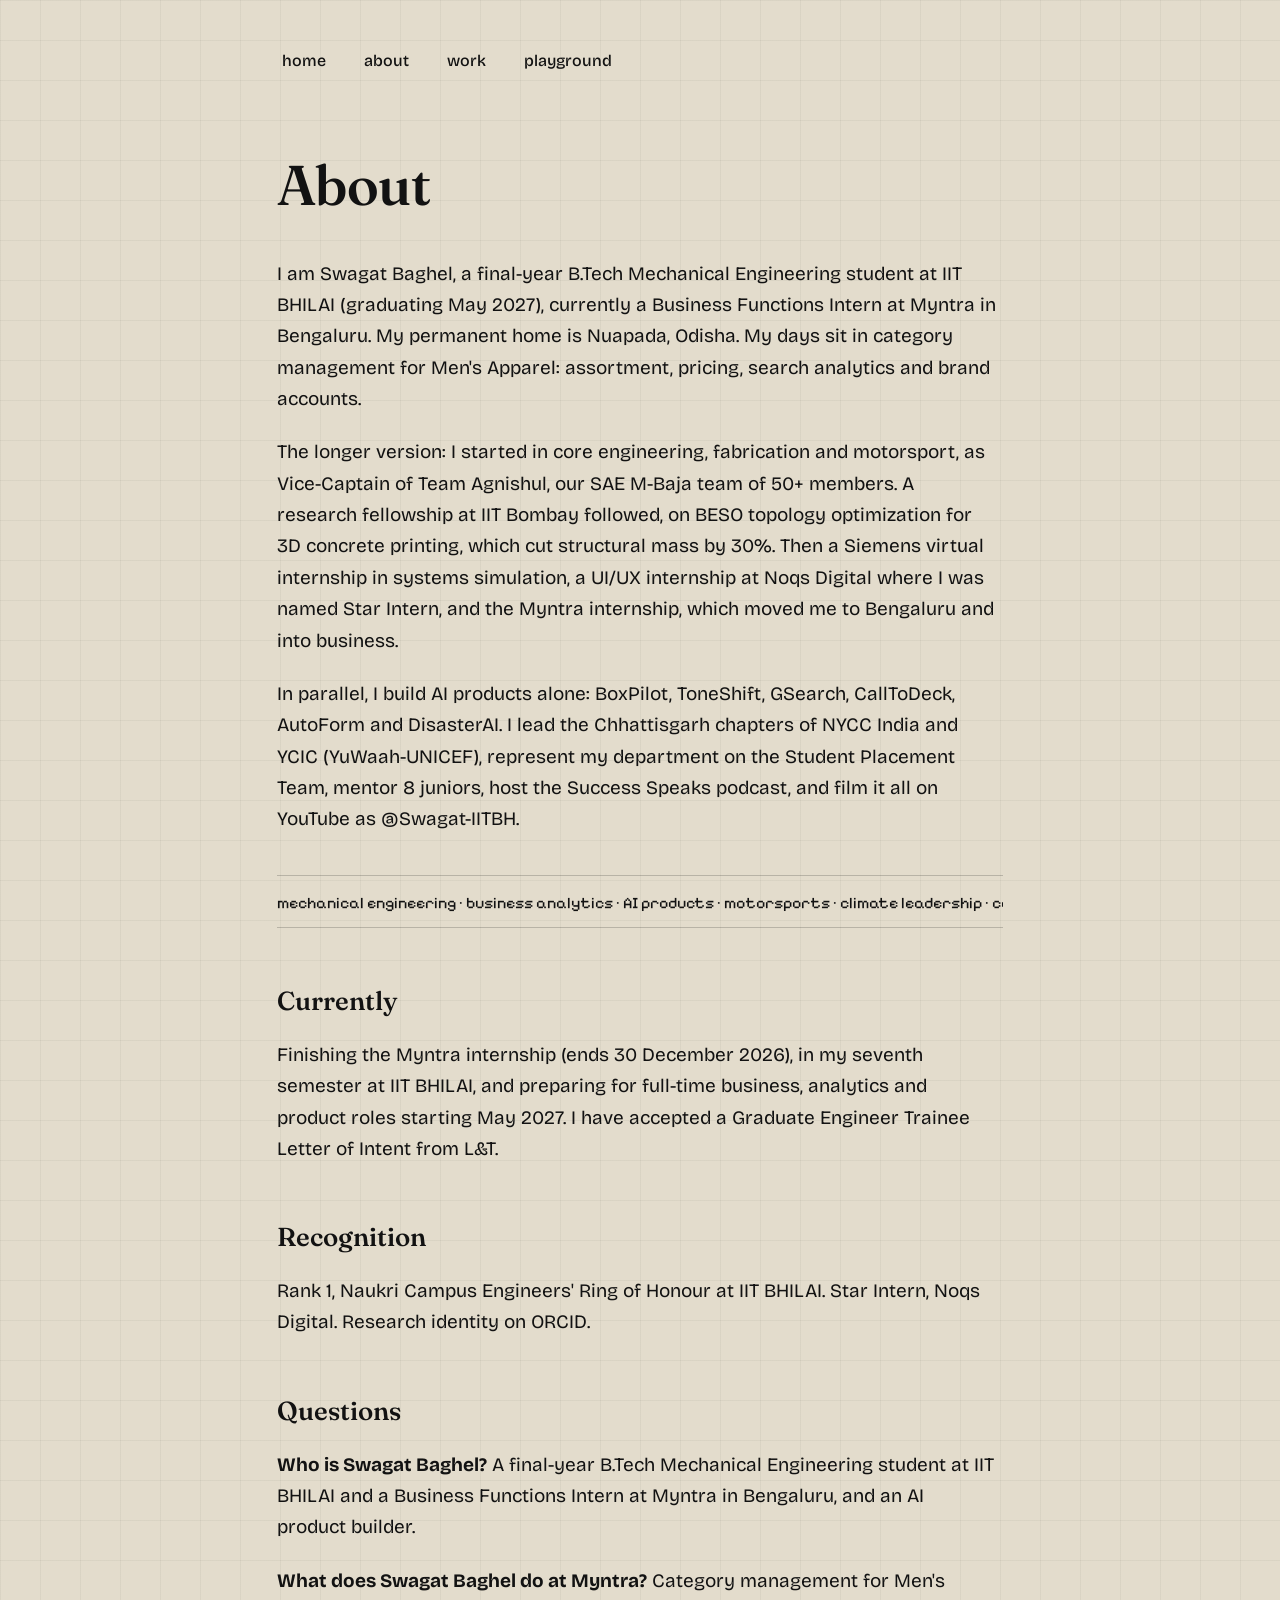
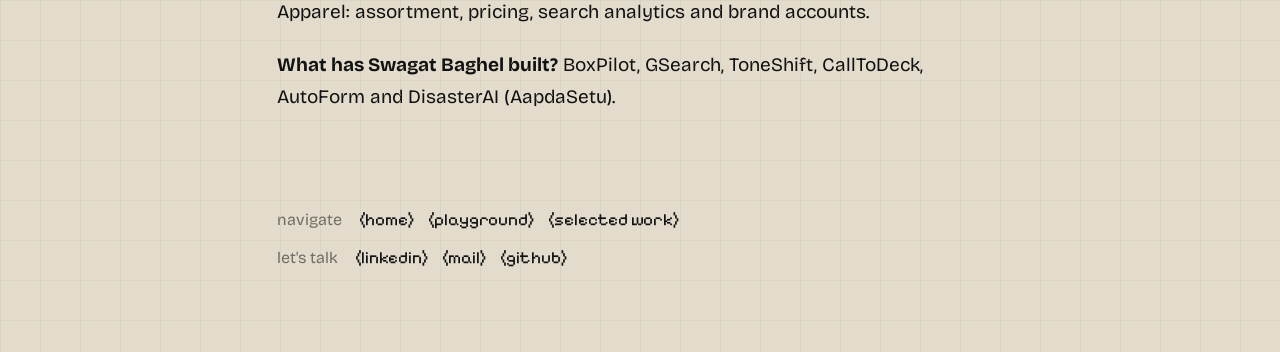
==== commit 30e509ac: "SEO/GEO/AEO: canonical + OG + Twitter + WebPage/Breadcrumb/Article/FAQ JSON-LD on all pages, WebSite" ====
--- a/about.html
+++ b/about.html
@@ -3,13 +3,33 @@
 <head>
 <meta charset="UTF-8">
 <meta name="viewport" content="width=device-width, initial-scale=1.0">
-<link rel="icon" href="https://avatars.githubusercontent.com/u/153976113?v=4">
+<link rel="icon" type="image/svg+xml" href="/favicon.svg">
+<link rel="icon" type="image/png" sizes="32x32" href="[data-uri]">
 <link rel="preconnect" href="https://fonts.googleapis.com">
 <link rel="preconnect" href="https://fonts.gstatic.com" crossorigin>
 <link href="https://fonts.googleapis.com/css2?family=Bricolage+Grotesque:opsz,wght@12..96,300..700&family=Fraunces:ital,opsz,wght@0,9..144,400..700;1,9..144,400..700&family=Pixelify+Sans:wght@400;500&display=swap" rel="stylesheet">
 <link rel="stylesheet" href="/assets/style.css">
-<title>About | Swagat Baghel</title>
-<meta name="description" content="About Swagat Baghel: final-year B.Tech Mechanical Engineering at IIT BHILAI, Business Functions Intern at Myntra, AI product builder, Research Fellow at IIT Bombay.">
+<title>About Swagat Baghel | IIT BHILAI Mechanical Engineer & Myntra Intern</title>
+<meta name="description" content="Swagat Baghel is a final-year B.Tech Mechanical Engineering student at IIT BHILAI and Business Functions Intern at Myntra, Bengaluru. Research Fellow at IIT Bombay, AI product builder, Vice-Captain of Team Agnishul.">
+<link rel="canonical" href="https://swagat27.github.io/about.html">
+<meta name="robots" content="index, follow, max-image-preview:large, max-snippet:-1">
+<meta name="author" content="Swagat Baghel">
+<meta property="og:type" content="profile">
+<meta property="og:title" content="About Swagat Baghel | IIT BHILAI Mechanical Engineer & Myntra Intern">
+<meta property="og:description" content="Swagat Baghel is a final-year B.Tech Mechanical Engineering student at IIT BHILAI and Business Functions Intern at Myntra, Bengaluru. Research Fellow at IIT Bombay, AI product builder, Vice-Captain of Team Agnishul.">
+<meta property="og:url" content="https://swagat27.github.io/about.html">
+<meta property="og:site_name" content="Swagat Baghel">
+<meta property="og:image" content="https://avatars.githubusercontent.com/u/153976113?v=4">
+<meta name="twitter:card" content="summary_large_image">
+<meta name="twitter:title" content="About Swagat Baghel | IIT BHILAI Mechanical Engineer & Myntra Intern">
+<meta name="twitter:description" content="Swagat Baghel is a final-year B.Tech Mechanical Engineering student at IIT BHILAI and Business Functions Intern at Myntra, Bengaluru. Research Fellow at IIT Bombay, AI product builder, Vice-Captain of Team Agnishul.">
+<meta name="twitter:image" content="https://avatars.githubusercontent.com/u/153976113?v=4">
+<script type="application/ld+json">
+{"@context": "https://schema.org", "@type": "WebPage", "name": "About Swagat Baghel | IIT BHILAI Mechanical Engineer & Myntra Intern", "url": "https://swagat27.github.io/about.html", "description": "Swagat Baghel is a final-year B.Tech Mechanical Engineering student at IIT BHILAI and Business Functions Intern at Myntra, Bengaluru. Research Fellow at IIT Bombay, AI product builder, Vice-Captain of Team Agnishul.", "isPartOf": {"@type": "WebSite", "name": "Swagat Baghel", "url": "https://swagat27.github.io/"}, "about": {"@type": "Person", "name": "Swagat Baghel", "url": "https://swagat27.github.io/"}, "breadcrumb": {"@type": "BreadcrumbList", "itemListElement": [{"@type": "ListItem", "position": 1, "name": "Home", "item": "https://swagat27.github.io/"}, {"@type": "ListItem", "position": 2, "name": "About", "item": "https://swagat27.github.io/about.html"}]}}
+</script>
+<script type="application/ld+json">
+{"@context": "https://schema.org", "@type": "FAQPage", "mainEntity": [{"@type": "Question", "name": "Who is Swagat Baghel?", "acceptedAnswer": {"@type": "Answer", "text": "Swagat Baghel is a final-year B.Tech Mechanical Engineering student at IIT BHILAI and a Business Functions Intern at Myntra in Bengaluru. He is an AI product builder, a former Research Fellow at IIT Bombay, and Vice-Captain of Team Agnishul."}}, {"@type": "Question", "name": "What does Swagat Baghel do at Myntra?", "acceptedAnswer": {"@type": "Answer", "text": "Swagat Baghel works in Business Functions at Myntra, Bengaluru, in Category Management for Men's Apparel: assortment and selection-gap analysis, pricing, search analytics and brand account analytics."}}, {"@type": "Question", "name": "What has Swagat Baghel built?", "acceptedAnswer": {"@type": "Answer", "text": "Swagat Baghel built BoxPilot, GSearch, ToneShift, CallToDeck, AutoForm and DisasterAI (AapdaSetu), plus SearchIQ and AssortmentIQ analytics tools at Myntra."}}]}
+</script>
 </head>
 <body>
 <div class="wrap">
@@ -25,6 +45,11 @@
 <p class="io">Finishing the Myntra internship (ends 30 December 2026), in my seventh semester at IIT BHILAI, and preparing for full-time business, analytics and product roles starting May 2027. I have accepted a Graduate Engineer Trainee Letter of Intent from L&amp;T.</p>
 <h2 class="io">Recognition</h2>
 <p class="io">Rank 1, Naukri Campus Engineers' Ring of Honour at IIT BHILAI. Star Intern, Noqs Digital. Research identity on ORCID.</p>
+
+<h2 class="io">Questions</h2>
+<p class="io"><b>Who is Swagat Baghel?</b> A final-year B.Tech Mechanical Engineering student at IIT BHILAI and a Business Functions Intern at Myntra in Bengaluru, and an AI product builder.</p>
+<p class="io"><b>What does Swagat Baghel do at Myntra?</b> Category management for Men's Apparel: assortment, pricing, search analytics and brand accounts.</p>
+<p class="io"><b>What has Swagat Baghel built?</b> BoxPilot, GSearch, ToneShift, CallToDeck, AutoForm and DisasterAI (AapdaSetu).</p>
 </main>
 <footer class="io">
 <nav aria-label="navigate"><span class="flabel">navigate</span> <a class="sweep px" href="/">(home)</a> <a class="sweep px" href="/playground.html">(playground)</a> <a class="sweep px" href="/#work">(selected work)</a></nav>
